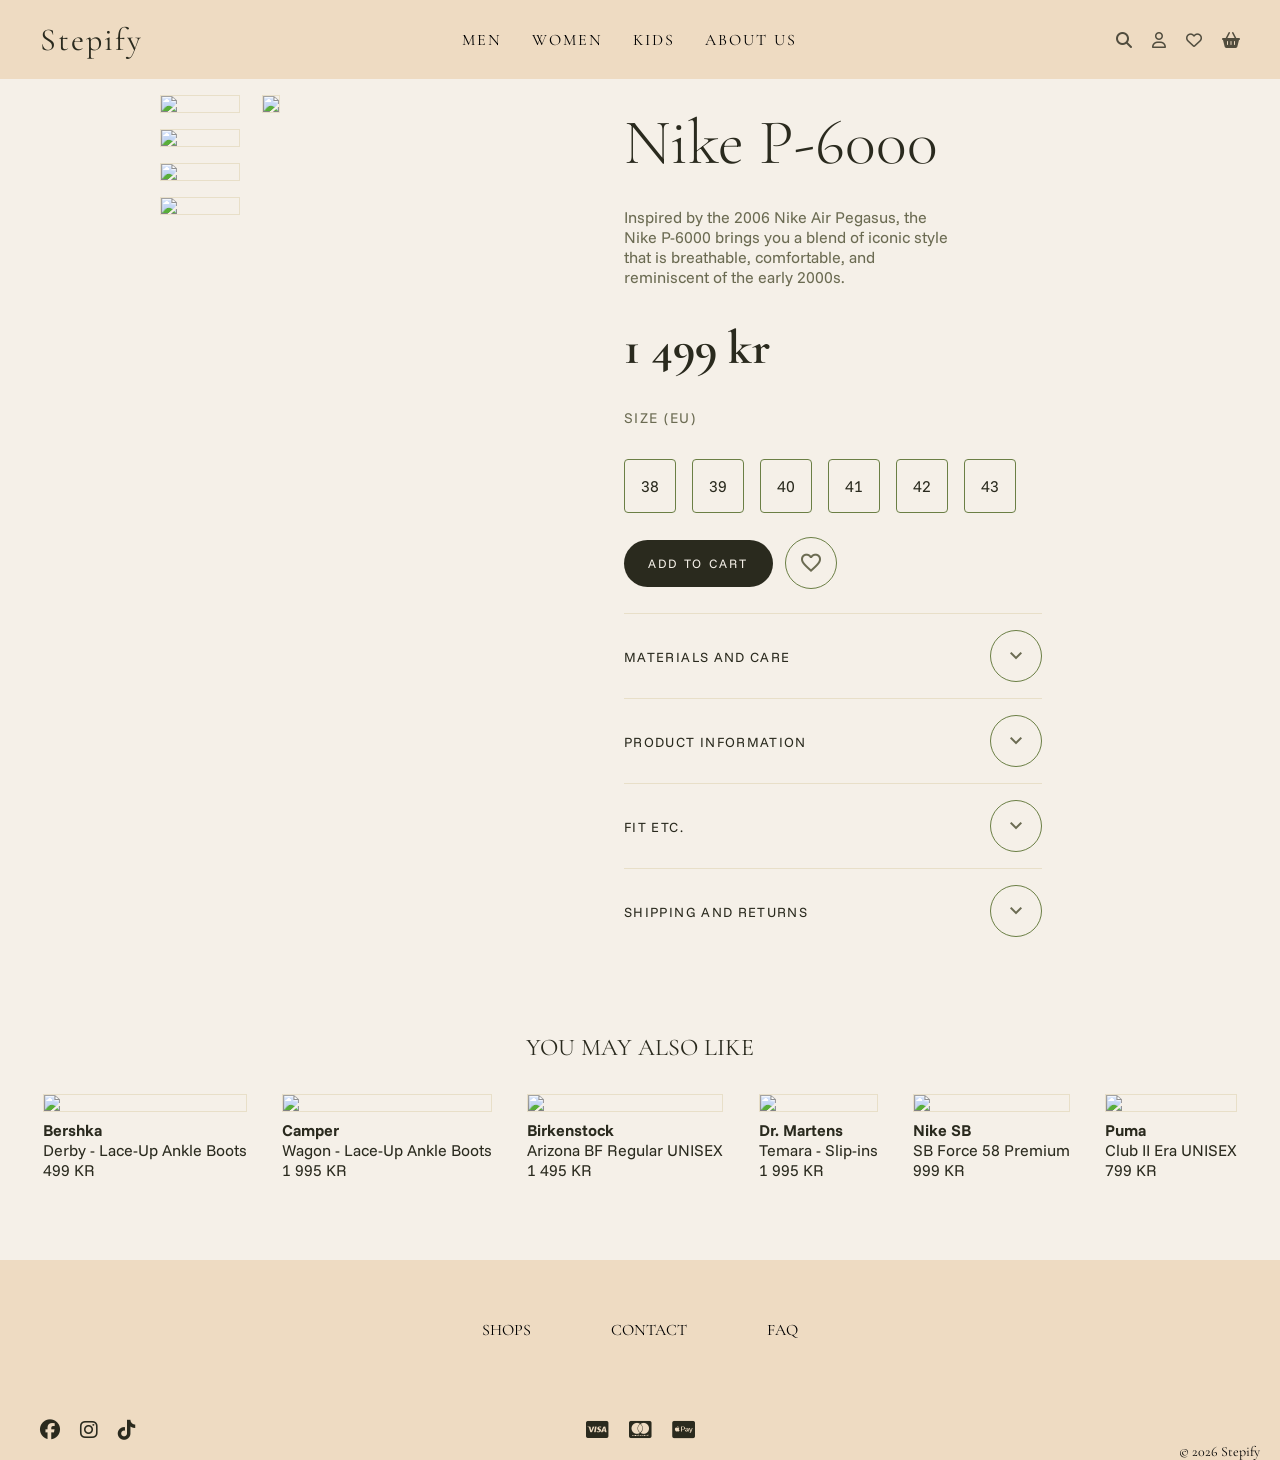
==== index.html @ fc1fccd1 "La till kod för produtksida" ====
<!DOCTYPE html>
<html lang="en">

<head>
    <meta charset="UTF-8">
    <meta name="viewport" content="width=device-width, initial-scale=1.0">
    <title>Document</title>
    <link rel="stylesheet" href="styles.css">
    <link rel="preconnect" href="https://fonts.googleapis.com">
    <link rel="preconnect" href="https://fonts.gstatic.com" crossorigin>
    <link
        href="https://fonts.googleapis.com/css2?family=Cormorant+Garamond:ital,wght@0,300..700;1,300..700&family=Funnel+Sans:ital,wght@0,300..800;1,300..800&family=Red+Hat+Text:ital,wght@0,300..700;1,300..700&display=swap"
        rel="stylesheet">
    <link rel="preconnect" href="https://fonts.googleapis.com">
    <link rel="preconnect" href="https://fonts.gstatic.com" crossorigin>
    <link rel="stylesheet"
        href="https://fonts.googleapis.com/css2?family=Material+Symbols+Outlined:opsz,wght,FILL,GRAD@20..48,100..700,0..1,-50..200" />
    <link rel="stylesheet" href="https://cdnjs.cloudflare.com/ajax/libs/font-awesome/6.5.1/css/all.min.css" />
</head>

<body>
    <header>
        <h1 class="cormorant-garamond-regular">Stepify</h1>

        <nav class="cormorant-garamond-regular">
            <a href="#">MEN</a>
            <a href="#">WOMEN</a>
            <a href="#">KIDS</a>
            <a href="#">ABOUT US</a>
        </nav>

        <div class="icons">
            <i class="fa-solid fa-magnifying-glass"></i>
            <i class="fa-regular fa-user"></i>
            <i class="fa-regular fa-heart"></i>
            <i class="fa-solid fa-basket-shopping"></i>
        </div>
    </header>

    <main class="product">
        <div class="product-images">
            <div class="thumbnails">
                <img
                    src="https://img01.ztat.net/article/spp-media-p1/7572cad58f394473860650ec2e7b450a/9d4f2eafbe0a4998b30089770918a65f.jpg?imwidth=1800">
                <img
                    src="https://img01.ztat.net/article/spp-media-p1/97f8d19dfef649259bbc3748172f0ffa/1ea65bc336e94dc3a1768b7ccb50a980.jpg?imwidth=1800">
                <img
                    src="https://img01.ztat.net/article/spp-media-p1/1c05d79506614ef6af56d773b5d4cbbe/59a150e846b343c5a549434b4f0b4dc0.jpg?imwidth=1800">
                <img
                    src="https://img01.ztat.net/article/spp-media-p1/92eb75788d5f4f3281ad73486d0dba83/64184a443b6b426a929c448a5298bfaa.jpg?imwidth=1800&filter=packshot">
            </div>
            <div class="main-image">
                <img
                    src="https://img01.ztat.net/article/spp-media-p1/92eb75788d5f4f3281ad73486d0dba83/64184a443b6b426a929c448a5298bfaa.jpg?imwidth=1800&filter=packshot">
            </div>

        </div>

        <div class="product-info">
            <h1>Nike P-6000</h1>
            <p class="description">
                Inspired by the 2006 Nike Air Pegasus, the Nike P-6000 brings you a blend of iconic style that is
                breathable, comfortable, and reminiscent of the early 2000s.
            </p>
            <p class="price">1 499 kr</p>
            <p class="size">Size (EU)</p>
            <div class="size-btn">
                <button>38</button>
                <button>39</button>
                <button>40</button>
                <button>41</button>
                <button>42</button>
                <button>43</button>
            </div>
            <div class="actions">
                <button class="buy-btn">Add to cart</button>
                <span class="material-symbols-outlined">favorite</span>
            </div>

            <div class="dropdowns">
                <div>
                    <button class="dropdown-btn" onclick="toggleDropdown(this)">
                        Materials and care
                        <span class="material-symbols-outlined">expand_more</span>
                    </button>
                    <div class="dropdown-content">
                        <p>Outer material: Imitation leather/textile</p>
                        <p>Lining: Textile</p>
                        <p>Insole: Textile</p>
                        <p>Sole: Plastic</p>
                        <p>Lining thickness: Thin lining</p>
                        <p>Fabric: Thin Lining</p>
                    </div>
                </div>

                <div>
                    <button class="dropdown-btn" onclick="toggleDropdown(this)">
                        Product information
                        <span class="material-symbols-outlined">expand_more</span>
                    </button>
                    <div class="dropdown-content">
                        <p>Sport: Running</p>
                        <p>Weather: Rain</p>
                        <p>Toe: Round</p>
                        <p>Heel/Sole: Flat</p>
                        <p>Closure: Lace-up</p>
                        <p>Function: Breathable</p>
                        <p>Outsole: Abrasion resistant</p>
                    </div>
                </div>

                <div>
                    <button class="dropdown-btn" onclick="toggleDropdown(this)">
                        Fit etc.
                        <span class="material-symbols-outlined">expand_more</span>
                    </button>
                    <div class="dropdown-content">
                        <p>Shoe width: Normal</p>
                        <p>Heel height: 4cm in size 44</p>
                        <p>Heel height: Low</p>
                    </div>
                </div>

                <div>
                    <button class="dropdown-btn" onclick="toggleDropdown(this)">
                        Shipping and Returns
                        <span class="material-symbols-outlined">expand_more</span>
                    </button>
                    <div class="dropdown-content">
                        <p>Delivery time: Usually between 2-5 working days</p>
                        <p>Free shipping on orders over 1000 SEK</p>
                        <p>30-day open purchase</p>
                    </div>

                </div>
            </div>
        </div>
    </main>

    <div>
        <h2 class="recommendations-title">You may also like</h2>
        <div class="recommendations">

            <div class="recommendations-product">
                <img
                    src="https://img01.ztat.net/article/spp-media-p1/bee37527f48e463fa7b4baac0810c03e/84701937429b4d1b905179c91a487273.jpg?imwidth=300">
                <p class="product-title">Bershka</p>
                <p>Derby - Lace-Up Ankle Boots</p>
                <p>499 KR</p>
            </div>

            <div class="recommendations-product">
                <img
                    src="https://img01.ztat.net/article/spp-media-p1/2b1ec13f5bd34331b9b69f2a4e5cc702/c1909df93018408cb2c9a0dc4dd249c3.jpg?imwidth=300&filter=packshot">
                <p class="product-title">Camper</p>
                <p>Wagon - Lace-Up Ankle Boots</p>
                <p>1 995 KR</p>
            </div>

            <div class="recommendations-product">
                <img
                    src="https://img01.ztat.net/article/spp-media-p1/82a4aa1670394653ae0df113eca0a1d5/636d16ee2b8b4d6c887db8dc624f68c4.jpg?imwidth=300&filter=packshot">
                <p class="product-title">Birkenstock</p>
                <p>Arizona BF Regular UNISEX</p>
                <p>1 495 KR</p>
            </div>

            <div class="recommendations-product">
                <img
                    src="https://img01.ztat.net/article/spp-media-p1/4c350947ad603161a16ed51209e11537/bf8072f272d84f1bbfefd3136f73cb0b.jpg?imwidth=300&filter=packshot">
                <p class="product-title">Dr. Martens</p>
                <p>Temara - Slip-ins</p>
                <p>1 995 KR</p>
            </div>

            <div class="recommendations-product">
                <img
                    src="https://img01.ztat.net/article/spp-media-p1/534612b4050b4056afba0d6da58648ce/2b882953a8574583a66728ecb436cc65.jpg?imwidth=300&filter=packshot">
                <p class="product-title">Nike SB</p>
                <p>SB Force 58 Premium</p>
                <p>999 KR</p>
            </div>

            <div class="recommendations-product">
                <img
                    src="https://img01.ztat.net/article/spp-media-p1/a08ec27e1adb4bfdacf5f38f6c187742/a89db74fc5384c148eac8b33a0ab7a1a.jpg?imwidth=300&filter=packshot">
                <p class="product-title">Puma</p>
                <p>Club II Era UNISEX</p>
                <p>799 KR</p>
            </div>
        </div>
    </div>

    <footer>
        <div class="footer-links">
            <a href="#">SHOPS</a>
            <a href="#">CONTACT</a>
            <a href="#">FAQ</a>
        </div>

        <div class="footer-payments">
            <i class="fa-brands fa-cc-visa"></i>
            <i class="fa-brands fa-cc-mastercard"></i>
            <i class="fa-brands fa-cc-apple-pay"></i>
        </div>

        <!-- vänster hörn -->
        <div class="socialmedia">
            <i class="fa-brands fa-facebook"></i>
            <i class="fa-brands fa-instagram"></i>
            <i class="fa-brands fa-tiktok"></i>
        </div>

        <!-- höger hörn -->
        <div class="footer-copy">
            <p>© 2026 Stepify</p>
        </div>

    </footer>
    <script src="main.js"></script>
</body>

</html>
---- styles.css ----
* {
    margin: 0;
    padding: 0;
    box-sizing: border-box;
}

:root {
    --main-color: #8A9E5B;
    --main-dark: #6B7F45;
    --background-color: #F5F0E8;
    --sand: #E8DFC8;
    --dark: #2A2A1E;
    --mid: #6B6B52;
    --main-font: 'Cormorant Garamond', serif;
    --body-font: 'Funnel Sans', sans-serif;
}

body {
    background-color: var(--background-color);
    font-family: var(--body-font);
    color: var(--dark);
}

/* ===== HEADER LAYOUT ===== */
header {
    background-color: rgb(238, 219, 194);
    display: flex;
    justify-content: space-between;
    align-items: center;
    padding: 20px 40px;
}

/* ===== LOGO ===== */
.cormorant-garamond-regular {
    font-family: "Cormorant Garamond";
    font-optical-sizing: auto;
    font-weight: 400;
    font-style: normal;
    font-size: 32px;
    letter-spacing: 2px;
    margin: 0;
}

/* ===== NAVIGATION ===== */
.cormorant-garamond-regular {
    font-family: "Cormorant Garamond";
}

nav {
    display: flex;
    gap: 30px;
}

nav a {
    text-decoration: none;
    color: black;
    font-size: 16px;
}

/* ===== ICONS ===== */
.icons {
    display: flex;
    gap: 20px;
    font-family: "Cormorant Garamond";
    font-size: 8px;
    font-weight: 100;
    font-style: normal;
}

.icons i {
    font-size: 16px;
    cursor: pointer;
    opacity: 0.8;
}


/* ===== PRODUKT SIDA ===== */
.product {
    display: grid;
    grid-template-columns: 0.9fr 1.1fr;
    min-height: calc(100vh - 70px);
    padding: 0 10rem;
}

.product-images {
    display: grid;
    grid-template-columns: 70px 1fr;
    gap: 2rem;
    align-items: start;
    margin-top: 1rem;
    padding-right: 0rem;
}

.thumbnails {
    display: flex;
    flex-direction: column;
    gap: 1rem;
}

.thumbnails img {
    width: 5rem;
    border: 1px solid var(--sand);
    cursor: pointer;
}

.main-image img {
    max-width: 900px;
    width: 100%;
    border: 1px solid var(--sand);
}

.thumbnails img.active {
    border: 2px solid var(--main-dark);
}

.product-info h1 {
    font-size: 2rem;
    margin-bottom: 0.5rem;
    color: var(--dark);
}

.product-info {
    padding: 2rem 2rem;
}

.product-info h1 {
    font-family: var(--main-font);
    font-size: 4rem;
    font-weight: 300;
    line-height: 1;
    margin-bottom: 0.4rem;
}

.price {
    font-size: 1.5rem;
    font-weight: bold;
    margin-bottom: 2rem;
    font-family: var(--main-font);
    font-size: 3rem;
}

.size {
    text-transform: uppercase;
    margin-bottom: 1rem;
    color: var(--mid);
    letter-spacing: 0.1em;
    font-size: 0.9rem;
}


.description {
    margin-bottom: 2rem;
    margin-top: 2rem;
    color: var(--mid);
    max-width: 70%;
}

/* ===== KNAPPAR ===== */
.size-btn {
    display: flex;
    gap: 1rem;
}

.size-btn button {
    padding: 1rem 1rem;
    margin-top: 1rem;
    margin-bottom: 1.5rem;
    border: 1.5px solid var(--main-dark);
    background: transparent;
    cursor: pointer;
    font-family: var(--body-font);
    font-size: 1rem;
    color: var(--dark);
    border-radius: 4px;
}

.size-btn button:hover {
    background: var(--main-color);
    color: var(--background-color);
    border-color: var(--main-color);
}

.buy-btn {
    padding: 1rem 1.5rem;
    border-radius: 9999px;
    background-color: var(--dark);
    color: var(--background-color);
    border: none;
    cursor: pointer;
    font-family: var(--body-font);
    font-size: 0.78rem;
    letter-spacing: 0.18em;
    text-transform: uppercase;
    transition: background 0.25s;
}

.buy-btn:hover {
    background: var(--main-color);
}

.actions {
    display: flex;
    align-items: center;
    gap: 12px;
}

/* ===== DROPDOWNS ===== */

.product-info .material-symbols-outlined {
    width: 52px;
    height: 52px;
    border: 1.5px solid var(--main-dark);
    border-radius: 9999px;
    background: transparent;
    cursor: pointer;
    display: flex;
    align-items: center;
    justify-content: center;
    color: var(--mid);
    transition: all 0.2s;
}

.product-info .material-symbols-outlined:hover {
    border-color: var(--main-color);
    color: var(--main-color);
}

.dropdowns {
    margin-top: 1.5rem;
}

.dropdown-btn {
    width: 90%;
    background: transparent;
    border: none;
    border-top: 1px solid var(--sand);
    padding: 1rem 0;
    display: flex;
    justify-content: space-between;
    align-items: center;
    cursor: pointer;
    font-family: var(--body-font);
    font-size: 0.85rem;
    letter-spacing: 0.1em;
    text-transform: uppercase;
    color: var(--dark);
}

.dropdown-content {
    max-height: 0;
    overflow: hidden;
    transition: max-height 0.3s ease, padding 0.3s ease;
    font-size: 0.9rem;
    line-height: 1.8;
    color: var(--mid);
}

.dropdown-content.open {
    max-height: 200px;
    padding: 1rem 0;
}


/* ===== RECOMMENDATIONS ===== */

.recommendations-title {
    display: flex;
    justify-content: center;
    margin-top: 3rem;
    margin-bottom: 2rem;
    font-family: var(--main-font);
    text-transform: uppercase;
    font-weight: 400;
}

.recommendations {
    display: flex;
    justify-content: space-evenly;
    margin-left: 1rem;
    margin-right: 1rem;
    gap: 0.5rem;
}

.recommendations img {
    display: flex;
    border: 1px solid var(--sand);
    cursor: pointer;
}

.product-title {
    font-weight: bold;
    margin-top: 0.5rem;
}


/* ===== FOOTER (container) ===== */
footer {
    background-color: rgb(238, 219, 194);
    padding: 60px 40px 120px 40px;
    /* top right bottom left */
    font-family: "Cormorant Garamond";
    width: 100%;
    box-sizing: border-box;
    position: relative;
    /* behövs för .footer-right absolute */
    margin-top: 5rem;
}

/* ===== LINKS (centered) ===== */
.footer-links {
    display: flex;
    justify-content: center;
    gap: 80px;
}

/* ===== PAYMENTS (centered) ===== */
.footer-payments {
    position: absolute;
    bottom: 20px;
    left: 50%;
    transform: translateX(-50%);
    display: flex;
    justify-content: center;
    gap: 20px;
    margin-top: 15px;
    font-size: 20px;
}

/* höger nere */
.footer-copy {
    position: absolute;
    bottom: 0px;
    right: 20px;
    text-decoration: none;
    color: black;
    font-size: 14px;

}

/* social icons  */
.socialmedia {
    position: absolute;
    bottom: 20px;
    left: 40px;
    display: flex;
    gap: 20px;
    font-size: 20px;
}

/* ===== LINKS STYLE ===== */
footer a {
    text-decoration: none;
    color: black;
    font-size: 16px;
}
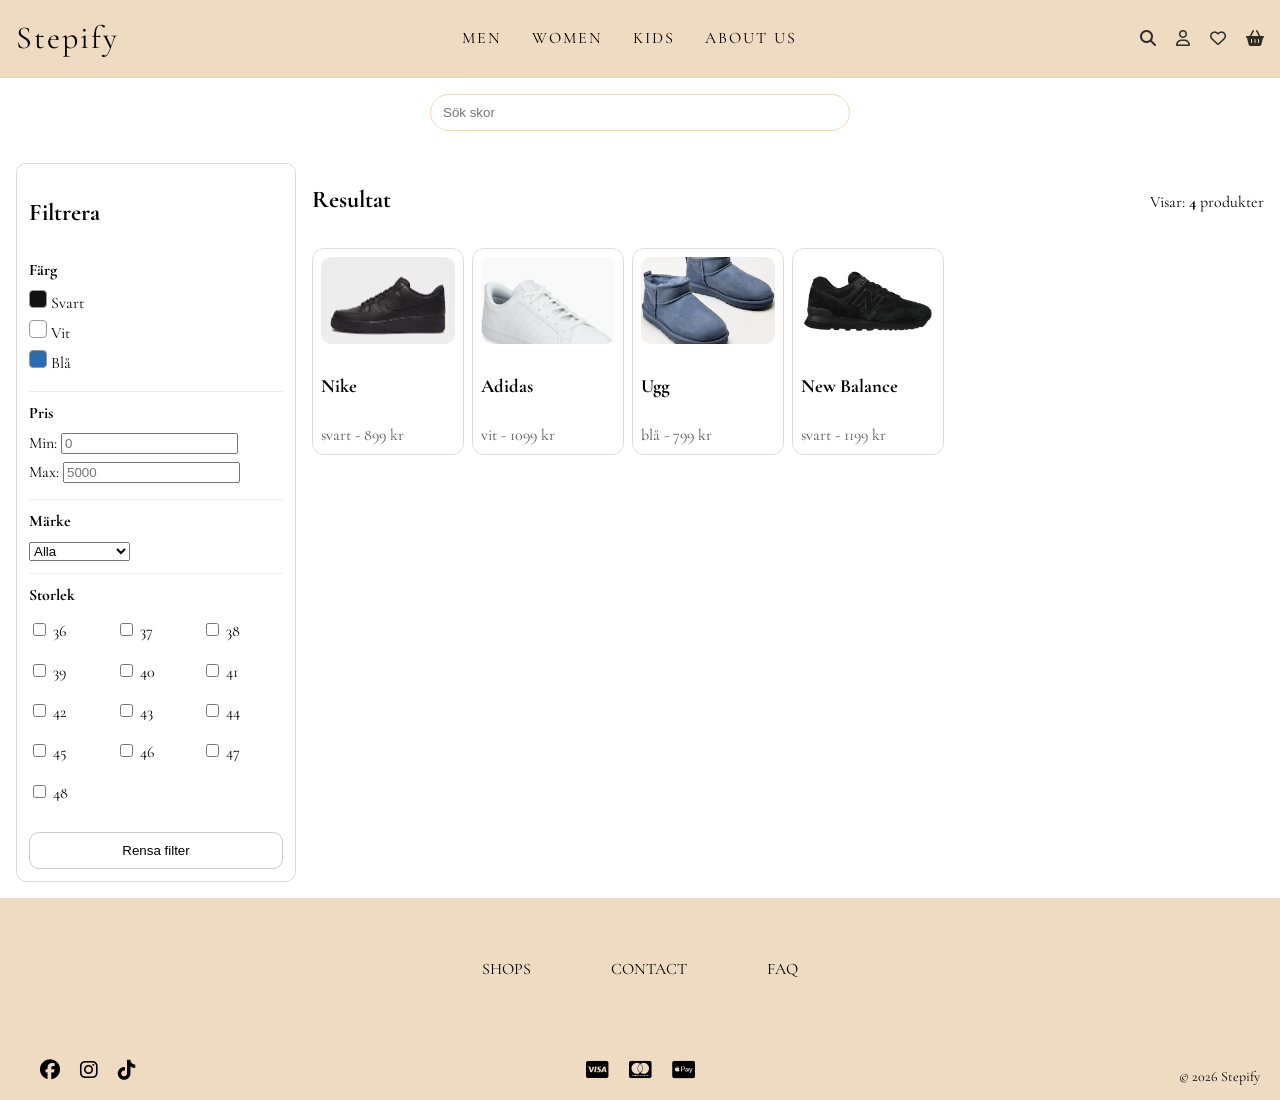
==== commit a7860d7e: "Produkt sida" ====
--- a/index.html
+++ b/index.html
@@ -1,25 +1,18 @@
-<!DOCTYPE html>
-<html lang="en">
-
+<!doctype html>
+<html lang="sv">
 <head>
-    <meta charset="UTF-8">
-    <meta name="viewport" content="width=device-width, initial-scale=1.0">
-    <title>Document</title>
-    <link rel="stylesheet" href="styles.css">
-    <link rel="preconnect" href="https://fonts.googleapis.com">
-    <link rel="preconnect" href="https://fonts.gstatic.com" crossorigin>
+  <meta charset="utf-8" />
+  <meta name="viewport" content="width=device-width, initial-scale=1" />
+    <link rel="stylesheet" href="https://fonts.googleapis.com/css2?family=Cormorant+Garamond:ital,wght@0,300..700;1,300..700&display=swap" />
     <link
-        href="https://fonts.googleapis.com/css2?family=Cormorant+Garamond:ital,wght@0,300..700;1,300..700&family=Funnel+Sans:ital,wght@0,300..800;1,300..800&family=Red+Hat+Text:ital,wght@0,300..700;1,300..700&display=swap"
-        rel="stylesheet">
-    <link rel="preconnect" href="https://fonts.googleapis.com">
-    <link rel="preconnect" href="https://fonts.gstatic.com" crossorigin>
-    <link rel="stylesheet"
-        href="https://fonts.googleapis.com/css2?family=Material+Symbols+Outlined:opsz,wght,FILL,GRAD@20..48,100..700,0..1,-50..200" />
-    <link rel="stylesheet" href="https://cdnjs.cloudflare.com/ajax/libs/font-awesome/6.5.1/css/all.min.css" />
+        rel="stylesheet"
+        href="https://cdnjs.cloudflare.com/ajax/libs/font-awesome/6.5.2/css/all.min.css"
+    />
+  <title></title>
+  <link rel="stylesheet" href="style.css" />
 </head>
-
 <body>
-    <header>
+<header class="site-header">
         <h1 class="cormorant-garamond-regular">Stepify</h1>
 
         <nav class="cormorant-garamond-regular">
@@ -36,162 +29,88 @@
             <i class="fa-solid fa-basket-shopping"></i>
         </div>
     </header>
+<input class="search-input" type="search" placeholder="Sök skor" />
 
-    <main class="product">
-        <div class="product-images">
-            <div class="thumbnails">
-                <img
-                    src="https://img01.ztat.net/article/spp-media-p1/7572cad58f394473860650ec2e7b450a/9d4f2eafbe0a4998b30089770918a65f.jpg?imwidth=1800">
-                <img
-                    src="https://img01.ztat.net/article/spp-media-p1/97f8d19dfef649259bbc3748172f0ffa/1ea65bc336e94dc3a1768b7ccb50a980.jpg?imwidth=1800">
-                <img
-                    src="https://img01.ztat.net/article/spp-media-p1/1c05d79506614ef6af56d773b5d4cbbe/59a150e846b343c5a549434b4f0b4dc0.jpg?imwidth=1800">
-                <img
-                    src="https://img01.ztat.net/article/spp-media-p1/92eb75788d5f4f3281ad73486d0dba83/64184a443b6b426a929c448a5298bfaa.jpg?imwidth=1800&filter=packshot">
-            </div>
-            <div class="main-image">
-                <img
-                    src="https://img01.ztat.net/article/spp-media-p1/92eb75788d5f4f3281ad73486d0dba83/64184a443b6b426a929c448a5298bfaa.jpg?imwidth=1800&filter=packshot">
-            </div>
+<main class="layout">
+    <aside class="filters" aria-label="Filter">
+        <h2>Filtrera</h2>
 
-        </div>
+    <section class="filter-block">
+    <h3>Färg</h3>
+    <label class="color-option">
+        <input class="color-input" type="checkbox" name="color" value="svart" />
+        <span class="color-swatch swatch-black" aria-hidden="true"></span>
+        <span>Svart</span>
+    </label>
+    <label class="color-option">
+        <input class="color-input" type="checkbox" name="color" value="vit" />
+        <span class="color-swatch swatch-white" aria-hidden="true"></span>
+        <span>Vit</span>
+    </label>
+    <label class="color-option">
+        <input class="color-input" type="checkbox" name="color" value="blå" />
+        <span class="color-swatch swatch-blue" aria-hidden="true"></span>
+        <span>Blå</span>
+    </label>
+    </section>
 
-        <div class="product-info">
-            <h1>Nike P-6000</h1>
-            <p class="description">
-                Inspired by the 2006 Nike Air Pegasus, the Nike P-6000 brings you a blend of iconic style that is
-                breathable, comfortable, and reminiscent of the early 2000s.
-            </p>
-            <p class="price">1 499 kr</p>
-            <p class="size">Size (EU)</p>
-            <div class="size-btn">
-                <button>38</button>
-                <button>39</button>
-                <button>40</button>
-                <button>41</button>
-                <button>42</button>
-                <button>43</button>
-            </div>
-            <div class="actions">
-                <button class="buy-btn">Add to cart</button>
-                <span class="material-symbols-outlined">favorite</span>
-            </div>
 
-            <div class="dropdowns">
-                <div>
-                    <button class="dropdown-btn" onclick="toggleDropdown(this)">
-                        Materials and care
-                        <span class="material-symbols-outlined">expand_more</span>
-                    </button>
-                    <div class="dropdown-content">
-                        <p>Outer material: Imitation leather/textile</p>
-                        <p>Lining: Textile</p>
-                        <p>Insole: Textile</p>
-                        <p>Sole: Plastic</p>
-                        <p>Lining thickness: Thin lining</p>
-                        <p>Fabric: Thin Lining</p>
-                    </div>
-                </div>
+<section class="filter-block">
+    <h3>Pris</h3>
+    <label>Min:
+        <input type="number" name="priceMin" placeholder="0" min="0">
+    </label>
+    <label>Max:
+        <input type="number" name="priceMax" placeholder="5000" min="0">
+    </label>
+</section>
 
-                <div>
-                    <button class="dropdown-btn" onclick="toggleDropdown(this)">
-                        Product information
-                        <span class="material-symbols-outlined">expand_more</span>
-                    </button>
-                    <div class="dropdown-content">
-                        <p>Sport: Running</p>
-                        <p>Weather: Rain</p>
-                        <p>Toe: Round</p>
-                        <p>Heel/Sole: Flat</p>
-                        <p>Closure: Lace-up</p>
-                        <p>Function: Breathable</p>
-                        <p>Outsole: Abrasion resistant</p>
-                    </div>
-                </div>
 
-                <div>
-                    <button class="dropdown-btn" onclick="toggleDropdown(this)">
-                        Fit etc.
-                        <span class="material-symbols-outlined">expand_more</span>
-                    </button>
-                    <div class="dropdown-content">
-                        <p>Shoe width: Normal</p>
-                        <p>Heel height: 4cm in size 44</p>
-                        <p>Heel height: Low</p>
-                    </div>
-                </div>
+<section class="filter-block">
+    <h3>Märke</h3>
+    <select name="brand">
+        <option value="">Alla</option>
+        <option value="nike">Nike</option>
+        <option value="adidas">Adidas</option>
+        <option value="ugg">Ugg</option>
+        <option value="newbalance">New Balance</option>
+    </select>
+</section>
 
-                <div>
-                    <button class="dropdown-btn" onclick="toggleDropdown(this)">
-                        Shipping and Returns
-                        <span class="material-symbols-outlined">expand_more</span>
-                    </button>
-                    <div class="dropdown-content">
-                        <p>Delivery time: Usually between 2-5 working days</p>
-                        <p>Free shipping on orders over 1000 SEK</p>
-                        <p>30-day open purchase</p>
-                    </div>
 
-                </div>
-            </div>
-        </div>
-    </main>
+<section class="filter-block">
+    <h3>Storlek</h3>
+    <div class="size-grid">
+    <label><input type="checkbox" name="size" value="36" /> 36</label>
+    <label><input type="checkbox" name="size" value="37" /> 37</label>
+    <label><input type="checkbox" name="size" value="38" /> 38</label>
+    <label><input type="checkbox" name="size" value="39" /> 39</label>
+    <label><input type="checkbox" name="size" value="40" /> 40</label>
+    <label><input type="checkbox" name="size" value="41" /> 41</label>
+    <label><input type="checkbox" name="size" value="42" /> 42</label>
+    <label><input type="checkbox" name="size" value="43" /> 43</label>
+    <label><input type="checkbox" name="size" value="44" /> 44</label>
+    <label><input type="checkbox" name="size" value="45" /> 45</label>
+    <label><input type="checkbox" name="size" value="46" /> 46</label>
+    <label><input type="checkbox" name="size" value="46" /> 47</label>
+    <label><input type="checkbox" name="size" value="46" /> 48</label>
+    </div>
+</section>
+    
+<button class="clear-btn" type="button">Rensa filter</button>
+    </aside>
 
-    <div>
-        <h2 class="recommendations-title">You may also like</h2>
-        <div class="recommendations">
+<section class ="results"  aria-label="Resultat">
+   <div class="results-header">
+    <h2>Resultat</h2>
+    <p class="result-counts">Visar: <strong>0</strong> produkter</p>
+  </div>
 
-            <div class="recommendations-product">
-                <img
-                    src="https://img01.ztat.net/article/spp-media-p1/bee37527f48e463fa7b4baac0810c03e/84701937429b4d1b905179c91a487273.jpg?imwidth=300">
-                <p class="product-title">Bershka</p>
-                <p>Derby - Lace-Up Ankle Boots</p>
-                <p>499 KR</p>
-            </div>
-
-            <div class="recommendations-product">
-                <img
-                    src="https://img01.ztat.net/article/spp-media-p1/2b1ec13f5bd34331b9b69f2a4e5cc702/c1909df93018408cb2c9a0dc4dd249c3.jpg?imwidth=300&filter=packshot">
-                <p class="product-title">Camper</p>
-                <p>Wagon - Lace-Up Ankle Boots</p>
-                <p>1 995 KR</p>
-            </div>
-
-            <div class="recommendations-product">
-                <img
-                    src="https://img01.ztat.net/article/spp-media-p1/82a4aa1670394653ae0df113eca0a1d5/636d16ee2b8b4d6c887db8dc624f68c4.jpg?imwidth=300&filter=packshot">
-                <p class="product-title">Birkenstock</p>
-                <p>Arizona BF Regular UNISEX</p>
-                <p>1 495 KR</p>
-            </div>
-
-            <div class="recommendations-product">
-                <img
-                    src="https://img01.ztat.net/article/spp-media-p1/4c350947ad603161a16ed51209e11537/bf8072f272d84f1bbfefd3136f73cb0b.jpg?imwidth=300&filter=packshot">
-                <p class="product-title">Dr. Martens</p>
-                <p>Temara - Slip-ins</p>
-                <p>1 995 KR</p>
-            </div>
-
-            <div class="recommendations-product">
-                <img
-                    src="https://img01.ztat.net/article/spp-media-p1/534612b4050b4056afba0d6da58648ce/2b882953a8574583a66728ecb436cc65.jpg?imwidth=300&filter=packshot">
-                <p class="product-title">Nike SB</p>
-                <p>SB Force 58 Premium</p>
-                <p>999 KR</p>
-            </div>
-
-            <div class="recommendations-product">
-                <img
-                    src="https://img01.ztat.net/article/spp-media-p1/a08ec27e1adb4bfdacf5f38f6c187742/a89db74fc5384c148eac8b33a0ab7a1a.jpg?imwidth=300&filter=packshot">
-                <p class="product-title">Puma</p>
-                <p>Club II Era UNISEX</p>
-                <p>799 KR</p>
-            </div>
-        </div>
-    </div>
-
-    <footer>
+  <div class="product-grid">
+  </div>
+</section>
+</main>
+<footer>
         <div class="footer-links">
             <a href="#">SHOPS</a>
             <a href="#">CONTACT</a>
@@ -204,20 +123,22 @@
             <i class="fa-brands fa-cc-apple-pay"></i>
         </div>
 
-        <!-- vänster hörn -->
+
         <div class="socialmedia">
             <i class="fa-brands fa-facebook"></i>
             <i class="fa-brands fa-instagram"></i>
             <i class="fa-brands fa-tiktok"></i>
         </div>
 
-        <!-- höger hörn -->
+
         <div class="footer-copy">
             <p>© 2026 Stepify</p>
         </div>
 
     </footer>
-    <script src="main.js"></script>
+<script src="script.js"></script>
 </body>
+</html>
 
-</html>+
+
--- a/style.css
+++ b/style.css
@@ -0,0 +1,264 @@
+* { box-sizing: border-box; }
+html, body {
+  height: 100%;
+}
+
+body {
+  margin: 0;
+  font-family: "Cormorant Garamond", system-ui, Arial, sans-serif;
+  line-height: 1.4;
+  min-height: 100vh;
+  display: flex;
+  flex-direction: column;
+}
+
+header {
+    background-color: rgb(238, 219, 194);
+    display: flex;
+    justify-content: space-between;
+    align-items: center;
+    padding: 20px 40px;
+}
+
+.cormorant-garamond-regular {
+    font-family: "Cormorant Garamond";
+    font-optical-sizing: auto;
+    font-weight: 400;
+    font-style: normal;
+    font-size: 32px;
+    letter-spacing: 2px;
+    margin: 0;
+}
+
+.cormorant-garamond-regular {
+    font-family: "Cormorant Garamond";
+}
+
+nav {
+    display: flex;
+    gap: 30px;
+}
+
+nav a {
+    text-decoration: none;
+    color: black;
+    font-size: 16px;
+}
+
+.icons {
+    display: flex;
+    gap: 20px;
+    font-family: "Cormorant Garamond";
+    font-size: 8px;
+    font-weight: 100;
+    font-style: normal;
+}
+
+.icons i {
+    font-size: 16px;
+    cursor: pointer;
+    opacity: 0.8;
+}
+
+.site-header {
+  padding: 16px;
+  border-bottom: 1px solid #ddd;
+  display: flex;
+  gap: 12px;
+  align-items: center;
+  justify-content: space-between;
+}
+
+.search-input {
+  width: min(420px, 100%);
+  padding: 10px 12px;
+  display: block;
+  margin: 16px auto;
+  border: 1px solid rgb(238, 219, 194);
+  border-radius: 999px;
+}
+
+.layout {
+  display: grid;
+  grid-template-columns: 280px 1fr;
+  gap: 16px;
+  padding: 16px;
+  flex: 1;
+}
+
+.filters {
+  border: 1px solid #ddd;
+  border-radius: 10px;
+  padding: 12px;
+  height: fit-content;
+}
+
+.filter-block {
+  padding: 10px 0;
+  border-top: 1px solid #eee;
+}
+.filter-block:first-of-type { border-top: 0; }
+
+.filter-block h3 {
+  margin: 0 0 8px;
+  font-size: 16px;
+}
+
+.filter-block label {
+  display: block;
+  margin: 6px 0;
+}
+
+.color-option {
+  display: flex;
+  align-items: center;
+  gap: 10px;
+}
+
+.color-input {
+  position: absolute;
+  opacity: 0;
+  pointer-events: none;
+}
+
+.color-swatch {
+  width: 18px;
+  height: 18px;
+  border-radius: 4px;
+  border: 1px solid #999;
+  display: inline-block;
+  box-shadow: inset 0 0 0 2px transparent;
+}
+
+.color-input:checked + .color-swatch {
+  box-shadow: inset 0 0 0 2px #fff, 0 0 0 2px #222;
+}
+
+.swatch-black { background: #111; }
+.swatch-white { background: #fff; }
+.swatch-blue { background: #2b6cb0; }
+
+.size-grid {
+  display: grid;
+  grid-template-columns: repeat(3, 1fr);
+  gap: 6px;
+}
+
+.clear-btn {
+  margin-top: 12px;
+  width: 100%;
+  padding: 10px 12px;
+  border: 1px solid #ccc;
+  background: white;
+  border-radius: 10px;
+  cursor: pointer;
+}
+
+.results-header {
+  display: flex;
+  align-items: baseline;
+  justify-content: space-between;
+  gap: 12px;
+}
+
+.product-grid {
+  margin-top: 12px;
+  display: grid;
+  grid-template-columns: repeat(6, minmax(0, 1fr));
+  gap: 8px;
+}
+
+.product-card {
+  border: 1px solid #ddd;
+  border-radius: 12px;
+  padding: 8px;
+  aspect-ratio: 1 / 1;
+  display: flex;
+  flex-direction: column;
+}
+
+.img-placeholder {
+  height: 140px;
+  border-radius: 10px;
+  background: #f2f2f2;
+  margin-bottom: 10px;
+}
+
+.product-image {
+  width: 100%;
+  height: 65%;
+  border-radius: 10px;
+  object-fit: cover;
+  margin-bottom: 10px;
+  display: block;
+}
+
+footer {
+    background-color: rgb(238, 219, 194);
+    padding: 60px 40px 120px 40px;
+    font-family: "Cormorant Garamond";
+    width: 100%;
+    box-sizing: border-box;
+    position: relative;
+  margin-top: auto;
+}
+
+
+.footer-links {
+    display: flex;
+    justify-content: center;
+    gap: 80px;
+}
+
+
+.footer-payments {
+    position: absolute;
+    bottom: 20px;
+    left: 50%;
+    transform: translateX(-50%);
+    display: flex;
+    justify-content: center;
+    gap: 20px;
+    margin-top: 15px;
+    font-size: 20px;
+}
+
+
+.footer-copy {
+    position: absolute;
+    bottom: 0px;
+    right: 20px;
+    text-decoration: none;
+    color: black;
+    font-size: 14px;
+
+}
+
+
+.socialmedia {
+    position: absolute;
+    bottom: 20px;
+    left: 40px;
+    display: flex;
+    gap: 20px;
+    font-size: 20px;
+}
+
+
+footer a {
+    text-decoration: none;
+    color: black;
+    font-size: 16px;
+}
+
+.meta { margin: 6px 0 0; color: #555; }
+
+
+@media (max-width: 900px) {
+  .layout { grid-template-columns: 1fr; }
+  .product-grid { grid-template-columns: repeat(4, minmax(0, 1fr)); }
+}
+
+@media (max-width: 520px) {
+  .product-grid { grid-template-columns: repeat(2, minmax(0, 1fr)); }
+}
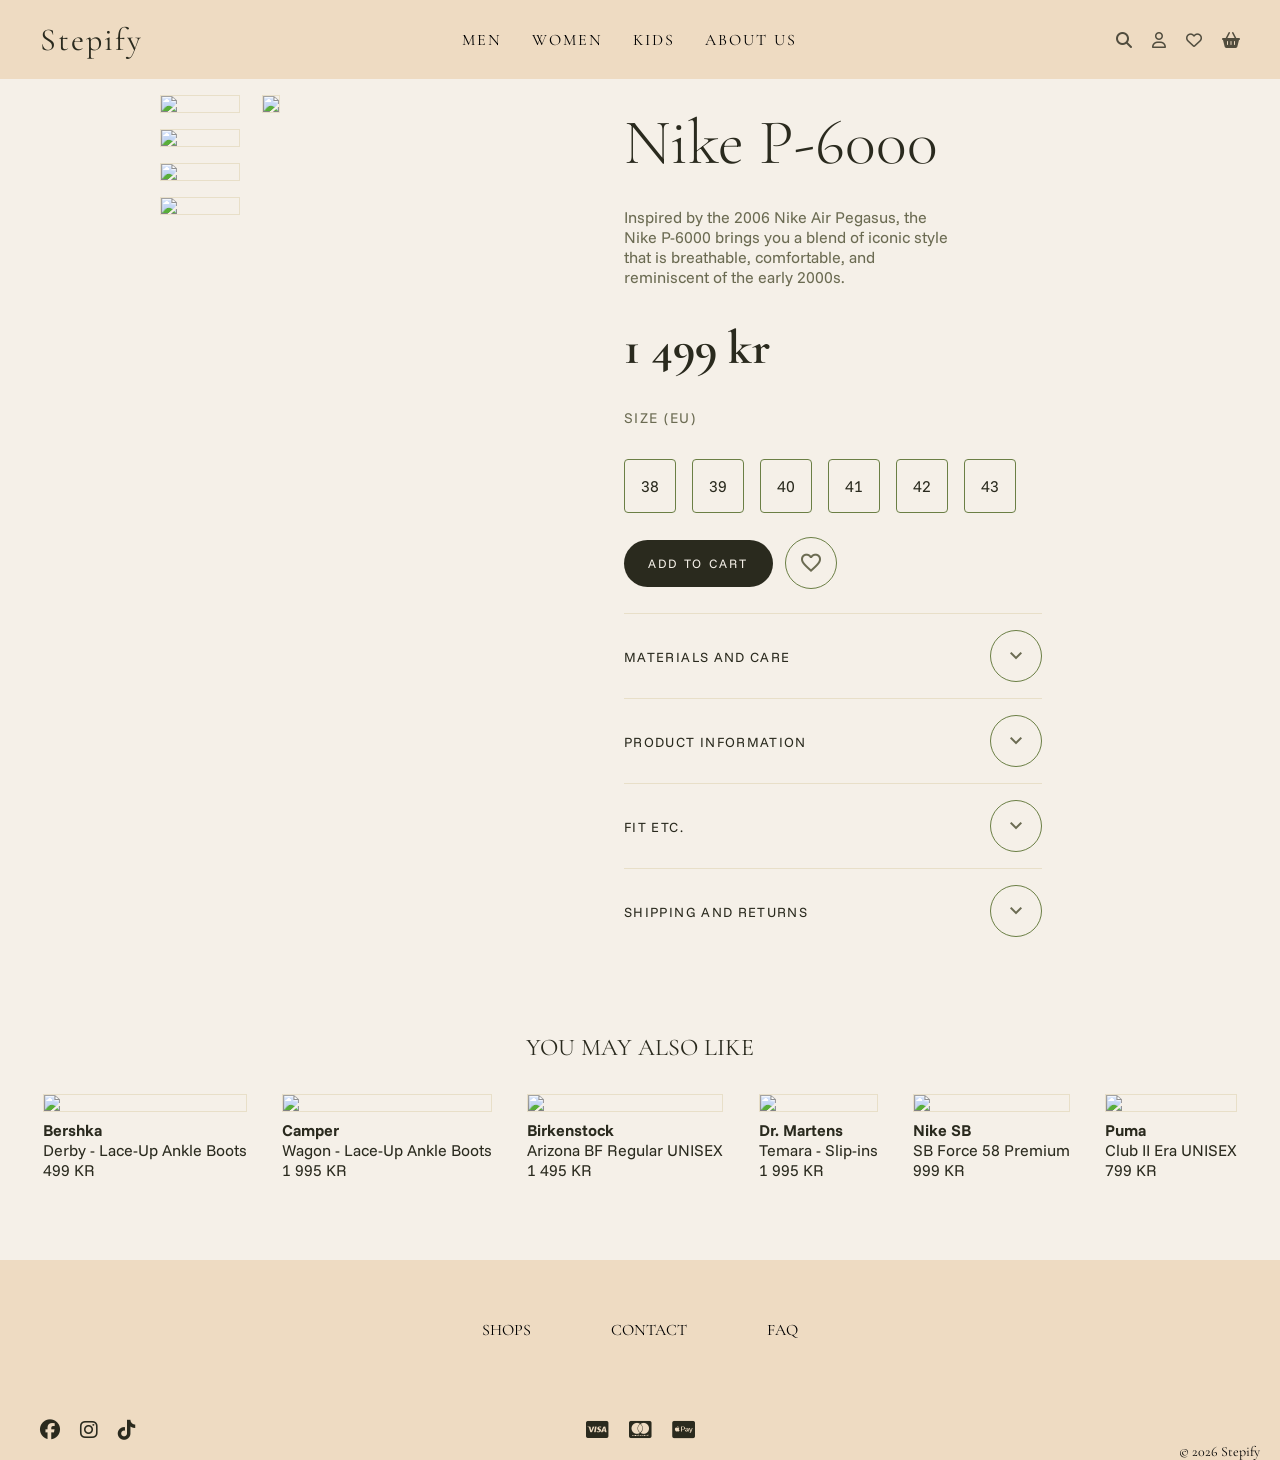
==== commit 2725a0b0: "La till funktion för att hjärtat ska bli ifyllt vad klickning" ====
--- a/index.html
+++ b/index.html
@@ -1,18 +1,25 @@
-<!doctype html>
-<html lang="sv">
+<!DOCTYPE html>
+<html lang="en">
+
 <head>
-  <meta charset="utf-8" />
-  <meta name="viewport" content="width=device-width, initial-scale=1" />
-    <link rel="stylesheet" href="https://fonts.googleapis.com/css2?family=Cormorant+Garamond:ital,wght@0,300..700;1,300..700&display=swap" />
+    <meta charset="UTF-8">
+    <meta name="viewport" content="width=device-width, initial-scale=1.0">
+    <title>Document</title>
+    <link rel="stylesheet" href="styles.css">
+    <link rel="preconnect" href="https://fonts.googleapis.com">
+    <link rel="preconnect" href="https://fonts.gstatic.com" crossorigin>
     <link
-        rel="stylesheet"
-        href="https://cdnjs.cloudflare.com/ajax/libs/font-awesome/6.5.2/css/all.min.css"
-    />
-  <title></title>
-  <link rel="stylesheet" href="style.css" />
+        href="https://fonts.googleapis.com/css2?family=Cormorant+Garamond:ital,wght@0,300..700;1,300..700&family=Funnel+Sans:ital,wght@0,300..800;1,300..800&family=Red+Hat+Text:ital,wght@0,300..700;1,300..700&display=swap"
+        rel="stylesheet">
+    <link rel="preconnect" href="https://fonts.googleapis.com">
+    <link rel="preconnect" href="https://fonts.gstatic.com" crossorigin>
+    <link rel="stylesheet"
+        href="https://fonts.googleapis.com/css2?family=Material+Symbols+Outlined:opsz,wght,FILL,GRAD@20..48,100..700,0..1,-50..200" />
+    <link rel="stylesheet" href="https://cdnjs.cloudflare.com/ajax/libs/font-awesome/6.5.1/css/all.min.css" />
 </head>
+
 <body>
-<header class="site-header">
+    <header>
         <h1 class="cormorant-garamond-regular">Stepify</h1>
 
         <nav class="cormorant-garamond-regular">
@@ -29,88 +36,162 @@
             <i class="fa-solid fa-basket-shopping"></i>
         </div>
     </header>
-<input class="search-input" type="search" placeholder="Sök skor" />
-
-<main class="layout">
-    <aside class="filters" aria-label="Filter">
-        <h2>Filtrera</h2>
-
-    <section class="filter-block">
-    <h3>Färg</h3>
-    <label class="color-option">
-        <input class="color-input" type="checkbox" name="color" value="svart" />
-        <span class="color-swatch swatch-black" aria-hidden="true"></span>
-        <span>Svart</span>
-    </label>
-    <label class="color-option">
-        <input class="color-input" type="checkbox" name="color" value="vit" />
-        <span class="color-swatch swatch-white" aria-hidden="true"></span>
-        <span>Vit</span>
-    </label>
-    <label class="color-option">
-        <input class="color-input" type="checkbox" name="color" value="blå" />
-        <span class="color-swatch swatch-blue" aria-hidden="true"></span>
-        <span>Blå</span>
-    </label>
-    </section>
-
-
-<section class="filter-block">
-    <h3>Pris</h3>
-    <label>Min:
-        <input type="number" name="priceMin" placeholder="0" min="0">
-    </label>
-    <label>Max:
-        <input type="number" name="priceMax" placeholder="5000" min="0">
-    </label>
-</section>
-
-
-<section class="filter-block">
-    <h3>Märke</h3>
-    <select name="brand">
-        <option value="">Alla</option>
-        <option value="nike">Nike</option>
-        <option value="adidas">Adidas</option>
-        <option value="ugg">Ugg</option>
-        <option value="newbalance">New Balance</option>
-    </select>
-</section>
-
-
-<section class="filter-block">
-    <h3>Storlek</h3>
-    <div class="size-grid">
-    <label><input type="checkbox" name="size" value="36" /> 36</label>
-    <label><input type="checkbox" name="size" value="37" /> 37</label>
-    <label><input type="checkbox" name="size" value="38" /> 38</label>
-    <label><input type="checkbox" name="size" value="39" /> 39</label>
-    <label><input type="checkbox" name="size" value="40" /> 40</label>
-    <label><input type="checkbox" name="size" value="41" /> 41</label>
-    <label><input type="checkbox" name="size" value="42" /> 42</label>
-    <label><input type="checkbox" name="size" value="43" /> 43</label>
-    <label><input type="checkbox" name="size" value="44" /> 44</label>
-    <label><input type="checkbox" name="size" value="45" /> 45</label>
-    <label><input type="checkbox" name="size" value="46" /> 46</label>
-    <label><input type="checkbox" name="size" value="46" /> 47</label>
-    <label><input type="checkbox" name="size" value="46" /> 48</label>
+
+    <main class="product">
+        <div class="product-images">
+            <div class="thumbnails">
+                <img
+                    src="https://img01.ztat.net/article/spp-media-p1/7572cad58f394473860650ec2e7b450a/9d4f2eafbe0a4998b30089770918a65f.jpg?imwidth=1800">
+                <img
+                    src="https://img01.ztat.net/article/spp-media-p1/97f8d19dfef649259bbc3748172f0ffa/1ea65bc336e94dc3a1768b7ccb50a980.jpg?imwidth=1800">
+                <img
+                    src="https://img01.ztat.net/article/spp-media-p1/1c05d79506614ef6af56d773b5d4cbbe/59a150e846b343c5a549434b4f0b4dc0.jpg?imwidth=1800">
+                <img
+                    src="https://img01.ztat.net/article/spp-media-p1/92eb75788d5f4f3281ad73486d0dba83/64184a443b6b426a929c448a5298bfaa.jpg?imwidth=1800&filter=packshot">
+            </div>
+            <div class="main-image">
+                <img
+                    src="https://img01.ztat.net/article/spp-media-p1/92eb75788d5f4f3281ad73486d0dba83/64184a443b6b426a929c448a5298bfaa.jpg?imwidth=1800&filter=packshot">
+            </div>
+
+        </div>
+
+        <div class="product-info">
+            <h1>Nike P-6000</h1>
+            <p class="description">
+                Inspired by the 2006 Nike Air Pegasus, the Nike P-6000 brings you a blend of iconic style that is
+                breathable, comfortable, and reminiscent of the early 2000s.
+            </p>
+            <p class="price">1 499 kr</p>
+            <p class="size">Size (EU)</p>
+            <div class="size-btn">
+                <button>38</button>
+                <button>39</button>
+                <button>40</button>
+                <button>41</button>
+                <button>42</button>
+                <button>43</button>
+            </div>
+            <div class="actions">
+                <button class="buy-btn">Add to cart</button>
+                <span class="material-symbols-outlined" id="favourite">favorite</span>
+            </div>
+
+            <div class="dropdowns">
+                <div>
+                    <button class="dropdown-btn" onclick="toggleDropdown(this)">
+                        Materials and care
+                        <span class="material-symbols-outlined">expand_more</span>
+                    </button>
+                    <div class="dropdown-content">
+                        <p>Outer material: Imitation leather/textile</p>
+                        <p>Lining: Textile</p>
+                        <p>Insole: Textile</p>
+                        <p>Sole: Plastic</p>
+                        <p>Lining thickness: Thin lining</p>
+                        <p>Fabric: Thin Lining</p>
+                    </div>
+                </div>
+
+                <div>
+                    <button class="dropdown-btn" onclick="toggleDropdown(this)">
+                        Product information
+                        <span class="material-symbols-outlined">expand_more</span>
+                    </button>
+                    <div class="dropdown-content">
+                        <p>Sport: Running</p>
+                        <p>Weather: Rain</p>
+                        <p>Toe: Round</p>
+                        <p>Heel/Sole: Flat</p>
+                        <p>Closure: Lace-up</p>
+                        <p>Function: Breathable</p>
+                        <p>Outsole: Abrasion resistant</p>
+                    </div>
+                </div>
+
+                <div>
+                    <button class="dropdown-btn" onclick="toggleDropdown(this)">
+                        Fit etc.
+                        <span class="material-symbols-outlined">expand_more</span>
+                    </button>
+                    <div class="dropdown-content">
+                        <p>Shoe width: Normal</p>
+                        <p>Heel height: 4cm in size 44</p>
+                        <p>Heel height: Low</p>
+                    </div>
+                </div>
+
+                <div>
+                    <button class="dropdown-btn" onclick="toggleDropdown(this)">
+                        Shipping and Returns
+                        <span class="material-symbols-outlined">expand_more</span>
+                    </button>
+                    <div class="dropdown-content">
+                        <p>Delivery time: Usually between 2-5 working days</p>
+                        <p>Free shipping on orders over 1000 SEK</p>
+                        <p>30-day open purchase</p>
+                    </div>
+
+                </div>
+            </div>
+        </div>
+    </main>
+
+    <div>
+        <h2 class="recommendations-title">You may also like</h2>
+        <div class="recommendations">
+
+            <div class="recommendations-product">
+                <img
+                    src="https://img01.ztat.net/article/spp-media-p1/bee37527f48e463fa7b4baac0810c03e/84701937429b4d1b905179c91a487273.jpg?imwidth=300">
+                <p class="product-title">Bershka</p>
+                <p>Derby - Lace-Up Ankle Boots</p>
+                <p>499 KR</p>
+            </div>
+
+            <div class="recommendations-product">
+                <img
+                    src="https://img01.ztat.net/article/spp-media-p1/2b1ec13f5bd34331b9b69f2a4e5cc702/c1909df93018408cb2c9a0dc4dd249c3.jpg?imwidth=300&filter=packshot">
+                <p class="product-title">Camper</p>
+                <p>Wagon - Lace-Up Ankle Boots</p>
+                <p>1 995 KR</p>
+            </div>
+
+            <div class="recommendations-product">
+                <img
+                    src="https://img01.ztat.net/article/spp-media-p1/82a4aa1670394653ae0df113eca0a1d5/636d16ee2b8b4d6c887db8dc624f68c4.jpg?imwidth=300&filter=packshot">
+                <p class="product-title">Birkenstock</p>
+                <p>Arizona BF Regular UNISEX</p>
+                <p>1 495 KR</p>
+            </div>
+
+            <div class="recommendations-product">
+                <img
+                    src="https://img01.ztat.net/article/spp-media-p1/4c350947ad603161a16ed51209e11537/bf8072f272d84f1bbfefd3136f73cb0b.jpg?imwidth=300&filter=packshot">
+                <p class="product-title">Dr. Martens</p>
+                <p>Temara - Slip-ins</p>
+                <p>1 995 KR</p>
+            </div>
+
+            <div class="recommendations-product">
+                <img
+                    src="https://img01.ztat.net/article/spp-media-p1/534612b4050b4056afba0d6da58648ce/2b882953a8574583a66728ecb436cc65.jpg?imwidth=300&filter=packshot">
+                <p class="product-title">Nike SB</p>
+                <p>SB Force 58 Premium</p>
+                <p>999 KR</p>
+            </div>
+
+            <div class="recommendations-product">
+                <img
+                    src="https://img01.ztat.net/article/spp-media-p1/a08ec27e1adb4bfdacf5f38f6c187742/a89db74fc5384c148eac8b33a0ab7a1a.jpg?imwidth=300&filter=packshot">
+                <p class="product-title">Puma</p>
+                <p>Club II Era UNISEX</p>
+                <p>799 KR</p>
+            </div>
+        </div>
     </div>
-</section>
-    
-<button class="clear-btn" type="button">Rensa filter</button>
-    </aside>
-
-<section class ="results"  aria-label="Resultat">
-   <div class="results-header">
-    <h2>Resultat</h2>
-    <p class="result-counts">Visar: <strong>0</strong> produkter</p>
-  </div>
-
-  <div class="product-grid">
-  </div>
-</section>
-</main>
-<footer>
+
+    <footer>
         <div class="footer-links">
             <a href="#">SHOPS</a>
             <a href="#">CONTACT</a>
@@ -123,22 +204,20 @@
             <i class="fa-brands fa-cc-apple-pay"></i>
         </div>
 
-
+        <!-- vänster hörn -->
         <div class="socialmedia">
             <i class="fa-brands fa-facebook"></i>
             <i class="fa-brands fa-instagram"></i>
             <i class="fa-brands fa-tiktok"></i>
         </div>
 
-
+        <!-- höger hörn -->
         <div class="footer-copy">
             <p>© 2026 Stepify</p>
         </div>
 
     </footer>
-<script src="script.js"></script>
+    <script src="main.js"></script>
 </body>
-</html>
-
-
-
+
+</html>
--- a/styles.css
+++ b/styles.css
@@ -0,0 +1,367 @@
+* {
+    margin: 0;
+    padding: 0;
+    box-sizing: border-box;
+}
+
+:root {
+    --main-color: #8A9E5B;
+    --main-dark: #6B7F45;
+    --background-color: #F5F0E8;
+    --sand: #E8DFC8;
+    --dark: #2A2A1E;
+    --mid: #6B6B52;
+    --main-font: 'Cormorant Garamond', serif;
+    --body-font: 'Funnel Sans', sans-serif;
+}
+
+body {
+    background-color: var(--background-color);
+    font-family: var(--body-font);
+    color: var(--dark);
+}
+
+/* ===== HEADER LAYOUT ===== */
+header {
+    background-color: rgb(238, 219, 194);
+    display: flex;
+    justify-content: space-between;
+    align-items: center;
+    padding: 20px 40px;
+}
+
+/* ===== LOGO ===== */
+.cormorant-garamond-regular {
+    font-family: "Cormorant Garamond";
+    font-optical-sizing: auto;
+    font-weight: 400;
+    font-style: normal;
+    font-size: 32px;
+    letter-spacing: 2px;
+    margin: 0;
+}
+
+/* ===== NAVIGATION ===== */
+.cormorant-garamond-regular {
+    font-family: "Cormorant Garamond";
+}
+
+nav {
+    display: flex;
+    gap: 30px;
+}
+
+nav a {
+    text-decoration: none;
+    color: black;
+    font-size: 16px;
+}
+
+/* ===== ICONS ===== */
+.icons {
+    display: flex;
+    gap: 20px;
+    font-family: "Cormorant Garamond";
+    font-size: 8px;
+    font-weight: 100;
+    font-style: normal;
+}
+
+.icons i {
+    font-size: 16px;
+    cursor: pointer;
+    opacity: 0.8;
+}
+
+
+/* ===== PRODUKT SIDA ===== */
+.product {
+    display: grid;
+    grid-template-columns: 0.9fr 1.1fr;
+    min-height: calc(100vh - 70px);
+    padding: 0 10rem;
+}
+
+.product-images {
+    display: grid;
+    grid-template-columns: 70px 1fr;
+    gap: 2rem;
+    align-items: start;
+    margin-top: 1rem;
+    padding-right: 0rem;
+}
+
+.thumbnails {
+    display: flex;
+    flex-direction: column;
+    gap: 1rem;
+}
+
+.thumbnails img {
+    width: 5rem;
+    border: 1px solid var(--sand);
+    cursor: pointer;
+}
+
+.main-image img {
+    max-width: 900px;
+    width: 100%;
+    border: 1px solid var(--sand);
+}
+
+.thumbnails img.active {
+    border: 2px solid var(--main-dark);
+}
+
+.product-info h1 {
+    font-size: 2rem;
+    margin-bottom: 0.5rem;
+    color: var(--dark);
+}
+
+.product-info {
+    padding: 2rem 2rem;
+}
+
+.product-info h1 {
+    font-family: var(--main-font);
+    font-size: 4rem;
+    font-weight: 300;
+    line-height: 1;
+    margin-bottom: 0.4rem;
+}
+
+.price {
+    font-size: 1.5rem;
+    font-weight: bold;
+    margin-bottom: 2rem;
+    font-family: var(--main-font);
+    font-size: 3rem;
+}
+
+.size {
+    text-transform: uppercase;
+    margin-bottom: 1rem;
+    color: var(--mid);
+    letter-spacing: 0.1em;
+    font-size: 0.9rem;
+}
+
+
+.description {
+    margin-bottom: 2rem;
+    margin-top: 2rem;
+    color: var(--mid);
+    max-width: 70%;
+}
+
+/* ===== KNAPPAR ===== */
+.size-btn {
+    display: flex;
+    gap: 1rem;
+}
+
+.size-btn button {
+    padding: 1rem 1rem;
+    margin-top: 1rem;
+    margin-bottom: 1.5rem;
+    border: 1.5px solid var(--main-dark);
+    background: transparent;
+    cursor: pointer;
+    font-family: var(--body-font);
+    font-size: 1rem;
+    color: var(--dark);
+    border-radius: 4px;
+}
+
+.size-btn button:hover {
+    background: var(--main-color);
+    color: var(--background-color);
+    border-color: var(--main-color);
+}
+
+.buy-btn {
+    padding: 1rem 1.5rem;
+    border-radius: 9999px;
+    background-color: var(--dark);
+    color: var(--background-color);
+    border: none;
+    cursor: pointer;
+    font-family: var(--body-font);
+    font-size: 0.78rem;
+    letter-spacing: 0.18em;
+    text-transform: uppercase;
+    transition: background 0.25s;
+}
+
+.buy-btn:hover {
+    background: var(--main-color);
+}
+
+.actions {
+    display: flex;
+    align-items: center;
+    gap: 12px;
+}
+
+#favourite {
+    cursor: pointer;
+    font-variation-settings: 'FILL' 0;
+    transition: 0.3s;
+    color: var(--mid);
+}
+
+#favourite.filled {
+    font-variation-settings: 'FILL' 1;
+    color: var(--main-color);
+}
+
+/* ===== DROPDOWNS ===== */
+
+.product-info .material-symbols-outlined {
+    width: 52px;
+    height: 52px;
+    border: 1.5px solid var(--main-dark);
+    border-radius: 9999px;
+    background: transparent;
+    cursor: pointer;
+    display: flex;
+    align-items: center;
+    justify-content: center;
+    color: var(--mid);
+    transition: all 0.2s;
+}
+
+.product-info .material-symbols-outlined:hover {
+    border-color: var(--main-color);
+    color: var(--main-color);
+}
+
+.dropdowns {
+    margin-top: 1.5rem;
+}
+
+.dropdown-btn {
+    width: 90%;
+    background: transparent;
+    border: none;
+    border-top: 1px solid var(--sand);
+    padding: 1rem 0;
+    display: flex;
+    justify-content: space-between;
+    align-items: center;
+    cursor: pointer;
+    font-family: var(--body-font);
+    font-size: 0.85rem;
+    letter-spacing: 0.1em;
+    text-transform: uppercase;
+    color: var(--dark);
+}
+
+.dropdown-content {
+    max-height: 0;
+    overflow: hidden;
+    transition: max-height 0.3s ease, padding 0.3s ease;
+    font-size: 0.9rem;
+    line-height: 1.8;
+    color: var(--mid);
+}
+
+.dropdown-content.open {
+    max-height: 200px;
+    padding: 1rem 0;
+}
+
+
+/* ===== RECOMMENDATIONS ===== */
+
+.recommendations-title {
+    display: flex;
+    justify-content: center;
+    margin-top: 3rem;
+    margin-bottom: 2rem;
+    font-family: var(--main-font);
+    text-transform: uppercase;
+    font-weight: 400;
+}
+
+.recommendations {
+    display: flex;
+    justify-content: space-evenly;
+    margin-left: 1rem;
+    margin-right: 1rem;
+    gap: 0.5rem;
+}
+
+.recommendations img {
+    display: flex;
+    border: 1px solid var(--sand);
+    cursor: pointer;
+}
+
+.product-title {
+    font-weight: bold;
+    margin-top: 0.5rem;
+}
+
+
+/* ===== FOOTER (container) ===== */
+footer {
+    background-color: rgb(238, 219, 194);
+    padding: 60px 40px 120px 40px;
+    /* top right bottom left */
+    font-family: "Cormorant Garamond";
+    width: 100%;
+    box-sizing: border-box;
+    position: relative;
+    /* behövs för .footer-right absolute */
+    margin-top: 5rem;
+}
+
+/* ===== LINKS (centered) ===== */
+.footer-links {
+    display: flex;
+    justify-content: center;
+    gap: 80px;
+}
+
+/* ===== PAYMENTS (centered) ===== */
+.footer-payments {
+    position: absolute;
+    bottom: 20px;
+    left: 50%;
+    transform: translateX(-50%);
+    display: flex;
+    justify-content: center;
+    gap: 20px;
+    margin-top: 15px;
+    font-size: 20px;
+}
+
+/* höger nere */
+.footer-copy {
+    position: absolute;
+    bottom: 0px;
+    right: 20px;
+    text-decoration: none;
+    color: black;
+    font-size: 14px;
+
+}
+
+/* social icons  */
+.socialmedia {
+    position: absolute;
+    bottom: 20px;
+    left: 40px;
+    display: flex;
+    gap: 20px;
+    font-size: 20px;
+}
+
+/* ===== LINKS STYLE ===== */
+footer a {
+    text-decoration: none;
+    color: black;
+    font-size: 16px;
+}
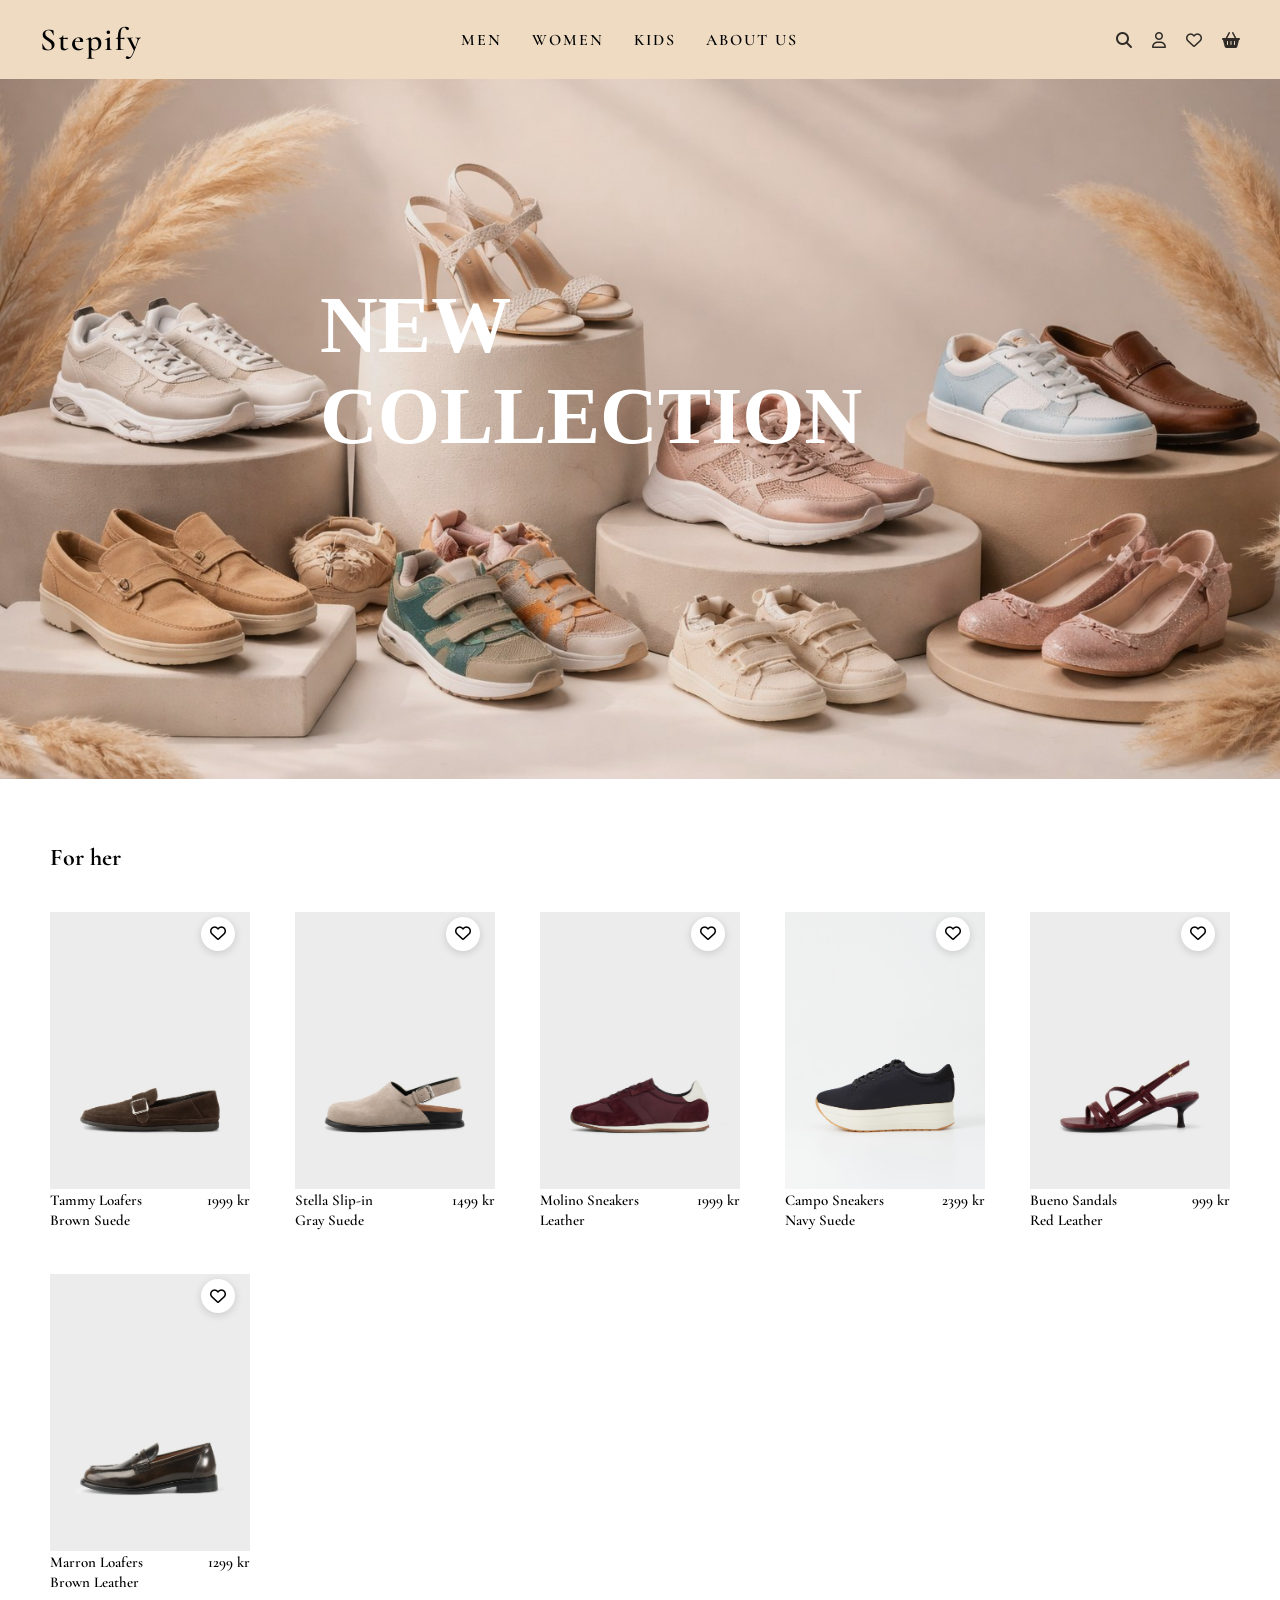
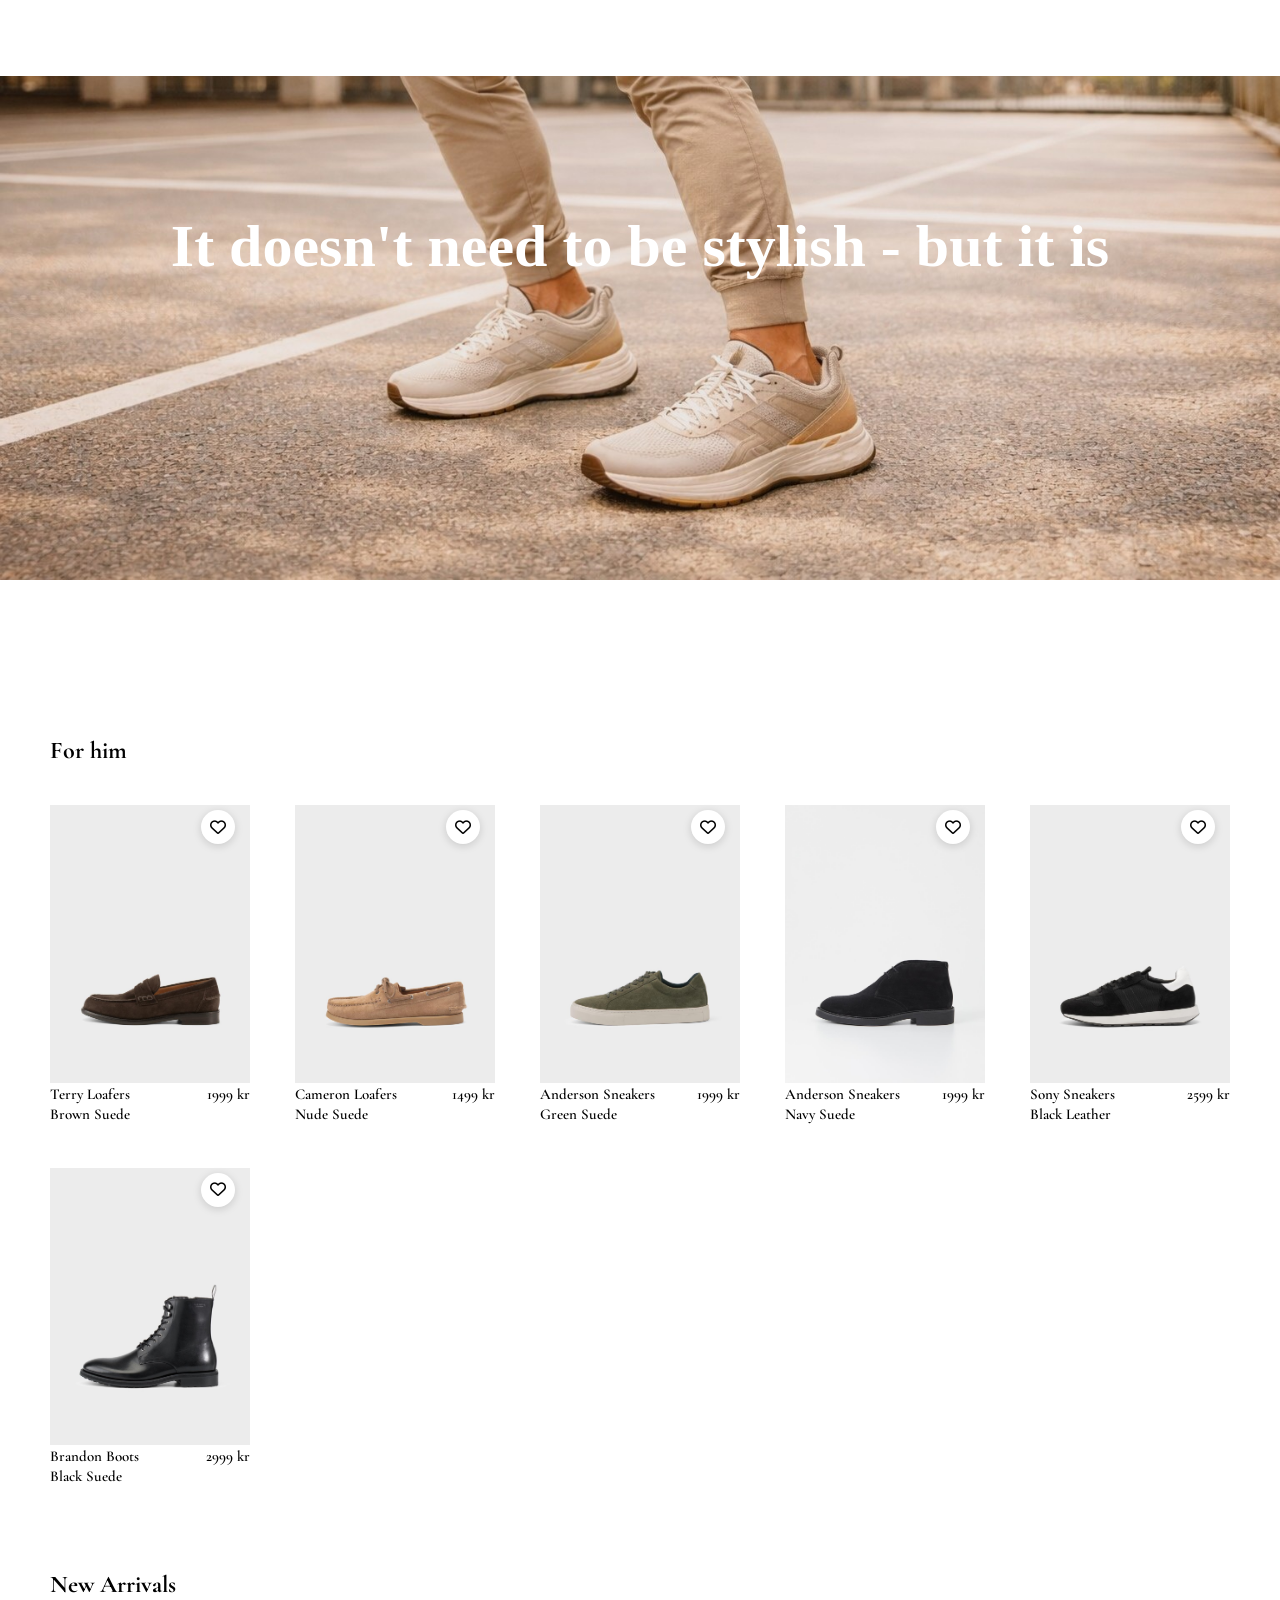
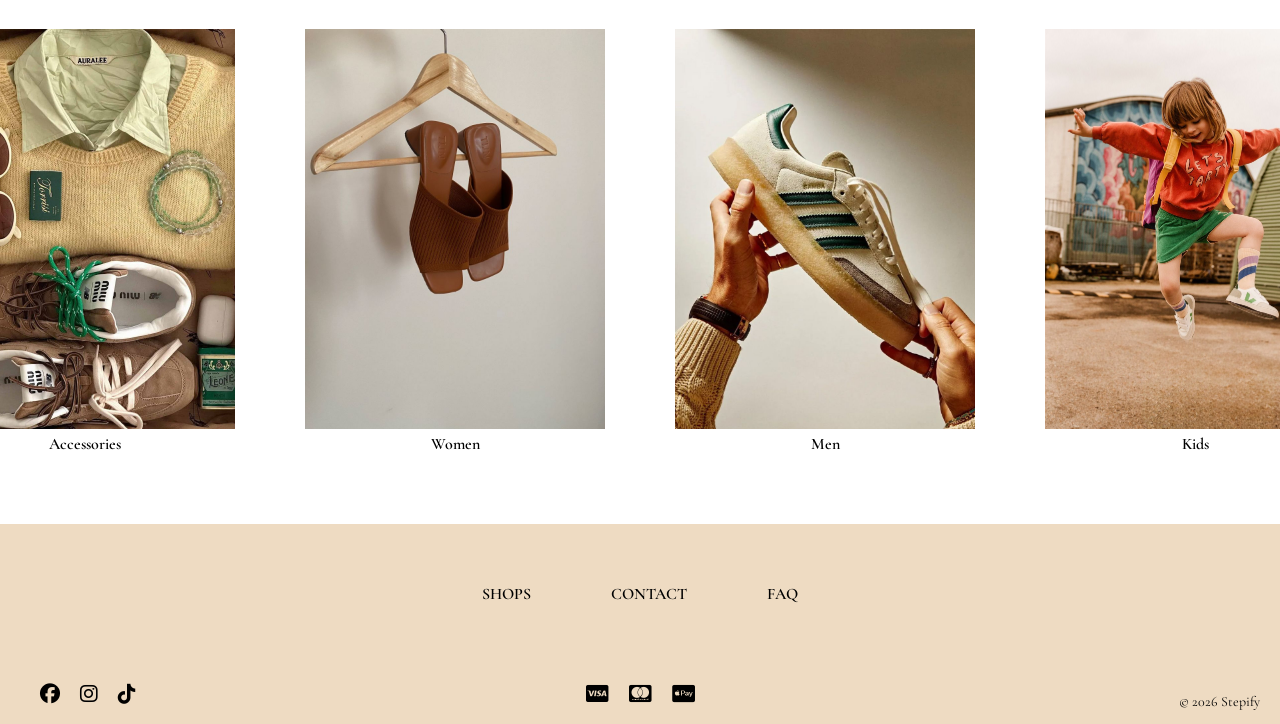
==== commit 58a95246: "Homepage" ====
--- a/index.html
+++ b/index.html
@@ -1,223 +1,266 @@
 <!DOCTYPE html>
 <html lang="en">
-
 <head>
-    <meta charset="UTF-8">
-    <meta name="viewport" content="width=device-width, initial-scale=1.0">
-    <title>Document</title>
-    <link rel="stylesheet" href="styles.css">
-    <link rel="preconnect" href="https://fonts.googleapis.com">
-    <link rel="preconnect" href="https://fonts.gstatic.com" crossorigin>
-    <link
-        href="https://fonts.googleapis.com/css2?family=Cormorant+Garamond:ital,wght@0,300..700;1,300..700&family=Funnel+Sans:ital,wght@0,300..800;1,300..800&family=Red+Hat+Text:ital,wght@0,300..700;1,300..700&display=swap"
-        rel="stylesheet">
-    <link rel="preconnect" href="https://fonts.googleapis.com">
-    <link rel="preconnect" href="https://fonts.gstatic.com" crossorigin>
-    <link rel="stylesheet"
-        href="https://fonts.googleapis.com/css2?family=Material+Symbols+Outlined:opsz,wght,FILL,GRAD@20..48,100..700,0..1,-50..200" />
-    <link rel="stylesheet" href="https://cdnjs.cloudflare.com/ajax/libs/font-awesome/6.5.1/css/all.min.css" />
+  <meta charset="UTF-8">
+  <title>Stepify</title>
+  <link rel="stylesheet" href="style.css">
+  <link rel="stylesheet" href="https://cdnjs.cloudflare.com/ajax/libs/font-awesome/6.5.0/css/all.min.css">
+  <link rel="stylesheet" href="https://fonts.googleapis.com/css2?family=Material+Symbols+Outlined" />
+  <link rel="preconnect" href="https://fonts.googleapis.com">
+  <link rel="preconnect" href="https://fonts.gstatic.com" crossorigin>
+  <link href="https://fonts.googleapis.com/css2?family=Cormorant+Garamond:ital,wght@0,300..700;1,300..700&family=Inter:ital,opsz,wght@0,14..32,100..900;1,14..32,100..900&display=swap" rel="stylesheet">
 </head>
 
 <body>
-    <header>
-        <h1 class="cormorant-garamond-regular">Stepify</h1>
-
-        <nav class="cormorant-garamond-regular">
-            <a href="#">MEN</a>
-            <a href="#">WOMEN</a>
-            <a href="#">KIDS</a>
-            <a href="#">ABOUT US</a>
-        </nav>
-
-        <div class="icons">
-            <i class="fa-solid fa-magnifying-glass"></i>
-            <i class="fa-regular fa-user"></i>
-            <i class="fa-regular fa-heart"></i>
-            <i class="fa-solid fa-basket-shopping"></i>
-        </div>
-    </header>
-
-    <main class="product">
-        <div class="product-images">
-            <div class="thumbnails">
-                <img
-                    src="https://img01.ztat.net/article/spp-media-p1/7572cad58f394473860650ec2e7b450a/9d4f2eafbe0a4998b30089770918a65f.jpg?imwidth=1800">
-                <img
-                    src="https://img01.ztat.net/article/spp-media-p1/97f8d19dfef649259bbc3748172f0ffa/1ea65bc336e94dc3a1768b7ccb50a980.jpg?imwidth=1800">
-                <img
-                    src="https://img01.ztat.net/article/spp-media-p1/1c05d79506614ef6af56d773b5d4cbbe/59a150e846b343c5a549434b4f0b4dc0.jpg?imwidth=1800">
-                <img
-                    src="https://img01.ztat.net/article/spp-media-p1/92eb75788d5f4f3281ad73486d0dba83/64184a443b6b426a929c448a5298bfaa.jpg?imwidth=1800&filter=packshot">
-            </div>
-            <div class="main-image">
-                <img
-                    src="https://img01.ztat.net/article/spp-media-p1/92eb75788d5f4f3281ad73486d0dba83/64184a443b6b426a929c448a5298bfaa.jpg?imwidth=1800&filter=packshot">
-            </div>
-
-        </div>
-
-        <div class="product-info">
-            <h1>Nike P-6000</h1>
-            <p class="description">
-                Inspired by the 2006 Nike Air Pegasus, the Nike P-6000 brings you a blend of iconic style that is
-                breathable, comfortable, and reminiscent of the early 2000s.
-            </p>
-            <p class="price">1 499 kr</p>
-            <p class="size">Size (EU)</p>
-            <div class="size-btn">
-                <button>38</button>
-                <button>39</button>
-                <button>40</button>
-                <button>41</button>
-                <button>42</button>
-                <button>43</button>
-            </div>
-            <div class="actions">
-                <button class="buy-btn">Add to cart</button>
-                <span class="material-symbols-outlined" id="favourite">favorite</span>
-            </div>
-
-            <div class="dropdowns">
-                <div>
-                    <button class="dropdown-btn" onclick="toggleDropdown(this)">
-                        Materials and care
-                        <span class="material-symbols-outlined">expand_more</span>
-                    </button>
-                    <div class="dropdown-content">
-                        <p>Outer material: Imitation leather/textile</p>
-                        <p>Lining: Textile</p>
-                        <p>Insole: Textile</p>
-                        <p>Sole: Plastic</p>
-                        <p>Lining thickness: Thin lining</p>
-                        <p>Fabric: Thin Lining</p>
-                    </div>
-                </div>
-
-                <div>
-                    <button class="dropdown-btn" onclick="toggleDropdown(this)">
-                        Product information
-                        <span class="material-symbols-outlined">expand_more</span>
-                    </button>
-                    <div class="dropdown-content">
-                        <p>Sport: Running</p>
-                        <p>Weather: Rain</p>
-                        <p>Toe: Round</p>
-                        <p>Heel/Sole: Flat</p>
-                        <p>Closure: Lace-up</p>
-                        <p>Function: Breathable</p>
-                        <p>Outsole: Abrasion resistant</p>
-                    </div>
-                </div>
-
-                <div>
-                    <button class="dropdown-btn" onclick="toggleDropdown(this)">
-                        Fit etc.
-                        <span class="material-symbols-outlined">expand_more</span>
-                    </button>
-                    <div class="dropdown-content">
-                        <p>Shoe width: Normal</p>
-                        <p>Heel height: 4cm in size 44</p>
-                        <p>Heel height: Low</p>
-                    </div>
-                </div>
-
-                <div>
-                    <button class="dropdown-btn" onclick="toggleDropdown(this)">
-                        Shipping and Returns
-                        <span class="material-symbols-outlined">expand_more</span>
-                    </button>
-                    <div class="dropdown-content">
-                        <p>Delivery time: Usually between 2-5 working days</p>
-                        <p>Free shipping on orders over 1000 SEK</p>
-                        <p>30-day open purchase</p>
-                    </div>
-
-                </div>
-            </div>
-        </div>
-    </main>
-
-    <div>
-        <h2 class="recommendations-title">You may also like</h2>
-        <div class="recommendations">
-
-            <div class="recommendations-product">
-                <img
-                    src="https://img01.ztat.net/article/spp-media-p1/bee37527f48e463fa7b4baac0810c03e/84701937429b4d1b905179c91a487273.jpg?imwidth=300">
-                <p class="product-title">Bershka</p>
-                <p>Derby - Lace-Up Ankle Boots</p>
-                <p>499 KR</p>
-            </div>
-
-            <div class="recommendations-product">
-                <img
-                    src="https://img01.ztat.net/article/spp-media-p1/2b1ec13f5bd34331b9b69f2a4e5cc702/c1909df93018408cb2c9a0dc4dd249c3.jpg?imwidth=300&filter=packshot">
-                <p class="product-title">Camper</p>
-                <p>Wagon - Lace-Up Ankle Boots</p>
-                <p>1 995 KR</p>
-            </div>
-
-            <div class="recommendations-product">
-                <img
-                    src="https://img01.ztat.net/article/spp-media-p1/82a4aa1670394653ae0df113eca0a1d5/636d16ee2b8b4d6c887db8dc624f68c4.jpg?imwidth=300&filter=packshot">
-                <p class="product-title">Birkenstock</p>
-                <p>Arizona BF Regular UNISEX</p>
-                <p>1 495 KR</p>
-            </div>
-
-            <div class="recommendations-product">
-                <img
-                    src="https://img01.ztat.net/article/spp-media-p1/4c350947ad603161a16ed51209e11537/bf8072f272d84f1bbfefd3136f73cb0b.jpg?imwidth=300&filter=packshot">
-                <p class="product-title">Dr. Martens</p>
-                <p>Temara - Slip-ins</p>
-                <p>1 995 KR</p>
-            </div>
-
-            <div class="recommendations-product">
-                <img
-                    src="https://img01.ztat.net/article/spp-media-p1/534612b4050b4056afba0d6da58648ce/2b882953a8574583a66728ecb436cc65.jpg?imwidth=300&filter=packshot">
-                <p class="product-title">Nike SB</p>
-                <p>SB Force 58 Premium</p>
-                <p>999 KR</p>
-            </div>
-
-            <div class="recommendations-product">
-                <img
-                    src="https://img01.ztat.net/article/spp-media-p1/a08ec27e1adb4bfdacf5f38f6c187742/a89db74fc5384c148eac8b33a0ab7a1a.jpg?imwidth=300&filter=packshot">
-                <p class="product-title">Puma</p>
-                <p>Club II Era UNISEX</p>
-                <p>799 KR</p>
-            </div>
-        </div>
-    </div>
-
-    <footer>
-        <div class="footer-links">
-            <a href="#">SHOPS</a>
-            <a href="#">CONTACT</a>
-            <a href="#">FAQ</a>
-        </div>
-
-        <div class="footer-payments">
-            <i class="fa-brands fa-cc-visa"></i>
-            <i class="fa-brands fa-cc-mastercard"></i>
-            <i class="fa-brands fa-cc-apple-pay"></i>
-        </div>
-
-        <!-- vänster hörn -->
-        <div class="socialmedia">
-            <i class="fa-brands fa-facebook"></i>
-            <i class="fa-brands fa-instagram"></i>
-            <i class="fa-brands fa-tiktok"></i>
-        </div>
-
-        <!-- höger hörn -->
-        <div class="footer-copy">
-            <p>© 2026 Stepify</p>
-        </div>
-
-    </footer>
-    <script src="main.js"></script>
+  <header>
+    <h1 class="cormorant-garamond-regular">
+      <a href="index.html">Stepify</a>
+    </h1>
+
+    <nav class="cormorant-garamond-regular">
+      <a href="men.html">MEN</a>
+      <a href="women.html">WOMEN</a>
+      <a href="kids.html">KIDS</a>
+      <a href="about.html">ABOUT US</a>
+    </nav>
+
+    <div class="icons">
+      <div class="search-wrap">
+        <a href="#" class="search-icon">
+          <i class="fa-solid fa-magnifying-glass"></i>
+        </a>
+        <div class="search-dropdown" hidden>
+          <input type="text" class="search-input" placeholder="Search..." />
+        </div>
+      </div>
+
+      <a href="account.html"><i class="fa-regular fa-user"></i></a>
+
+      <a href="favorites.html" class="header-favorites">
+        <i class="fa-regular fa-heart"></i>
+        <span class="favorites-count">0</span>
+      </a>
+
+      <a href="cart.html"><i class="fa-solid fa-basket-shopping"></i></a>
+    </div>
+  </header>
+
+  <section class="frontpic">
+    <img src="images/frontpic.jpg" alt="Stepify shoes" class="frontpic-image">
+    <h2 class="frontpic-text">NEW COLLECTION</h2>
+  </section>
+
+  <section class="womenshoes">
+    <h2 class="section-title">For her</h2>
+
+    <div class="products">
+      <div class="shoe-item" data-id="women-1" data-name="Tammy Loafers" data-price="1999 kr" data-image="images/shoe10.jpg">
+        <button class="favorite-btn" type="button">
+          <i class="fa-regular fa-heart"></i>
+        </button>
+        <img src="images/shoe10.jpg" alt="Shoes for her" class="shoe-image">
+        <div class="shoe-row">
+          <p class="shoe-name">Tammy Loafers</p>
+          <p class="shoe-price">1999 kr</p>
+        </div>
+        <p class="shoe-material">Brown Suede</p>
+      </div>
+
+      <div class="shoe-item" data-id="women-2" data-name="Stella Slip-in" data-price="1499 kr" data-image="images/shoe4.jpg">
+        <button class="favorite-btn" type="button">
+          <i class="fa-regular fa-heart"></i>
+        </button>
+        <img src="images/shoe4.jpg" alt="Shoes for her" class="shoe-image">
+        <div class="shoe-row">
+          <p class="shoe-name">Stella Slip-in</p>
+          <p class="shoe-price">1499 kr</p>
+        </div>
+        <p class="shoe-material">Gray Suede</p>
+      </div>
+
+      <div class="shoe-item" data-id="women-3" data-name="Molino Sneakers" data-price="1999 kr" data-image="images/shoe7.jpg">
+        <button class="favorite-btn" type="button">
+          <i class="fa-regular fa-heart"></i>
+        </button>
+        <img src="images/shoe7.jpg" alt="Shoes for her" class="shoe-image">
+        <div class="shoe-row">
+          <p class="shoe-name">Molino Sneakers</p>
+          <p class="shoe-price">1999 kr</p>
+        </div>
+        <p class="shoe-material">Leather</p>
+      </div>
+
+      <div class="shoe-item" data-id="women-4" data-name="Campo Sneakers" data-price="2399 kr" data-image="images/shoe8.jpg">
+        <button class="favorite-btn" type="button">
+          <i class="fa-regular fa-heart"></i>
+        </button>
+        <img src="images/shoe8.jpg" alt="Shoes for her" class="shoe-image">
+        <div class="shoe-row">
+          <p class="shoe-name">Campo Sneakers</p>
+          <p class="shoe-price">2399 kr</p>
+        </div>
+        <p class="shoe-material">Navy Suede</p>
+      </div>
+
+      <div class="shoe-item" data-id="women-5" data-name="Bueno Sandals" data-price="999 kr" data-image="images/shoe9.jpg">
+        <button class="favorite-btn" type="button">
+          <i class="fa-regular fa-heart"></i>
+        </button>
+        <img src="images/shoe9.jpg" alt="Shoes for her" class="shoe-image">
+        <div class="shoe-row">
+          <p class="shoe-name">Bueno Sandals</p>
+          <p class="shoe-price">999 kr</p>
+        </div>
+        <p class="shoe-material">Red Leather</p>
+      </div>
+
+      <div class="shoe-item" data-id="women-6" data-name="Marron Loafers" data-price="1299 kr" data-image="images/shoe1.jpg">
+        <button class="favorite-btn" type="button">
+          <i class="fa-regular fa-heart"></i>
+        </button>
+        <img src="images/shoe1.jpg" alt="Shoes for her" class="shoe-image">
+        <div class="shoe-row">
+          <p class="shoe-name">Marron Loafers</p>
+          <p class="shoe-price">1299 kr</p>
+        </div>
+        <p class="shoe-material">Brown Leather</p>
+      </div>
+    </div>
+  </section>
+
+  <section class="secondpic">
+    <img src="images/menshoe1.jpg" alt="Stepify shoes" class="secondpic-image">
+    <h2 class="secondpic-text">It doesn't need to be stylish - but it is</h2>
+  </section>
+
+  <section class="menshoes">
+    <h2 class="section-title">For him</h2>
+
+    <div class="products">
+      <div class="shoe-item" data-id="men-1" data-name="Terry Loafers" data-price="1999 kr" data-image="images/menshoe2.jpg">
+        <button class="favorite-btn" type="button">
+          <i class="fa-regular fa-heart"></i>
+        </button>
+        <img src="images/menshoe2.jpg" alt="Shoes for him" class="shoe-image">
+        <div class="shoe-row">
+          <p class="shoe-name">Terry Loafers</p>
+          <p class="shoe-price">1999 kr</p>
+        </div>
+        <p class="shoe-material">Brown Suede</p>
+      </div>
+
+      <div class="shoe-item" data-id="men-2" data-name="Cameron Loafers" data-price="1499 kr" data-image="images/menshoe8.jpg">
+        <button class="favorite-btn" type="button">
+          <i class="fa-regular fa-heart"></i>
+        </button>
+        <img src="images/menshoe8.jpg" alt="Shoes for him" class="shoe-image">
+        <div class="shoe-row">
+          <p class="shoe-name">Cameron Loafers</p>
+          <p class="shoe-price">1499 kr</p>
+        </div>
+        <p class="shoe-material">Nude Suede</p>
+      </div>
+
+      <div class="shoe-item" data-id="men-3" data-name="Anderson Sneakers Green" data-price="1999 kr" data-image="images/menshoe3.jpg">
+        <button class="favorite-btn" type="button">
+          <i class="fa-regular fa-heart"></i>
+        </button>
+        <img src="images/menshoe3.jpg" alt="Shoes for him" class="shoe-image">
+        <div class="shoe-row">
+          <p class="shoe-name">Anderson Sneakers</p>
+          <p class="shoe-price">1999 kr</p>
+        </div>
+        <p class="shoe-material">Green Suede</p>
+      </div>
+
+      <div class="shoe-item" data-id="men-4" data-name="Anderson Sneakers Navy" data-price="1999 kr" data-image="images/menshoe4.jpg">
+        <button class="favorite-btn" type="button">
+          <i class="fa-regular fa-heart"></i>
+        </button>
+        <img src="images/menshoe4.jpg" alt="Shoes for him" class="shoe-image">
+        <div class="shoe-row">
+          <p class="shoe-name">Anderson Sneakers</p>
+          <p class="shoe-price">1999 kr</p>
+        </div>
+        <p class="shoe-material">Navy Suede</p>
+      </div>
+
+      <div class="shoe-item" data-id="men-5" data-name="Sony Sneakers" data-price="2599 kr" data-image="images/menshoe6.jpg">
+        <button class="favorite-btn" type="button">
+          <i class="fa-regular fa-heart"></i>
+        </button>
+        <img src="images/menshoe6.jpg" alt="Shoes for him" class="shoe-image">
+        <div class="shoe-row">
+          <p class="shoe-name">Sony Sneakers</p>
+          <p class="shoe-price">2599 kr</p>
+        </div>
+        <p class="shoe-material">Black Leather</p>
+      </div>
+
+      <div class="shoe-item" data-id="men-6" data-name="Brandon Boots" data-price="2999 kr" data-image="images/menshoe7.jpg">
+        <button class="favorite-btn" type="button">
+          <i class="fa-regular fa-heart"></i>
+        </button>
+        <img src="images/menshoe7.jpg" alt="Shoes for him" class="shoe-image">
+        <div class="shoe-row">
+          <p class="shoe-name">Brandon Boots</p>
+          <p class="shoe-price">2999 kr</p>
+        </div>
+        <p class="shoe-material">Black Suede</p>
+      </div>
+    </div>
+  </section>
+
+  <section class="newarrivals">
+    <h2 class="section-title">New Arrivals</h2>
+
+    <div class="newarrivals-grid">
+      <div class="new-item">
+        <img src="images/newarrivals1.jpg" alt="New Arrivals" class="new-arrivals-image">
+        <a href="#" class="new-link">Accessories</a>
+      </div>
+
+      <div class="new-item">
+        <img src="images/newarrivals2.jpg" alt="New Arrivals" class="new-arrivals-image">
+        <a href="#" class="new-link">Women</a>
+      </div>
+
+      <div class="new-item">
+        <img src="images/newarrivals3.jpg" alt="New Arrivals" class="new-arrivals-image">
+        <a href="#" class="new-link">Men</a>
+      </div>
+
+      <div class="new-item">
+        <img src="images/newarrivals4.jpg" alt="New Arrivals" class="new-arrivals-image">
+        <a href="#" class="new-link">Kids</a>
+      </div>
+    </div>
+  </section>
+
+  <footer>
+    <div class="footer-links">
+      <a href="#">SHOPS</a>
+      <a href="#">CONTACT</a>
+      <a href="#">FAQ</a>
+    </div>
+
+    <div class="footer-payments">
+      <i class="fa-brands fa-cc-visa"></i>
+      <i class="fa-brands fa-cc-mastercard"></i>
+      <i class="fa-brands fa-cc-apple-pay"></i>
+    </div>
+
+    <div class="socialmedia">
+      <i class="fa-brands fa-facebook"></i>
+      <i class="fa-brands fa-instagram"></i>
+      <i class="fa-brands fa-tiktok"></i>
+    </div>
+
+    <div class="footer-copy">
+      <p>© 2026 Stepify</p>
+    </div>
+  </footer>
+
+  <script src="main.js"></script>
 </body>
-
-</html>+</html>
--- a/style.css
+++ b/style.css
@@ -0,0 +1,373 @@
+/* ===== RESET (bra vana) ===== */
+body {
+  margin: 0;
+  padding: 0;
+}
+
+/* ===== HEADER LAYOUT ===== */
+header {
+  background-color:  rgb(238, 219, 194);
+  display: flex;
+  justify-content: space-between;
+  align-items: center;
+  padding: 20px 40px;
+  position: sticky;
+  top: 0;
+  z-index: 1000;
+}
+
+.header-favorites {
+  position: relative;
+  color: black;
+  text-decoration: none;
+}
+
+.favorites-count {
+  position: absolute;
+  top: -16px;
+  right: -10px;
+  background: black;
+  color: white;
+  font-size: 10px;
+  border-radius: 50%;
+  min-width: 16px;
+  height: 16px;
+  display: none;
+  align-items: center;
+  justify-content: center;
+  padding: 2px;
+}
+
+/* ===== LOGO ===== */
+.cormorant-garamond-regular {
+  font-family: "Cormorant Garamond";
+  font-optical-sizing: auto;
+  font-weight: 600;
+  font-style: normal;
+  font-size: 32px;
+  letter-spacing: 2px;
+  margin: 0;
+ 
+}
+
+.cormorant-garamond-regular a {
+  color: black;
+  text-decoration: none;
+}
+
+/* ===== NAVIGATION ===== */
+.cormorant-garamond-regular {
+  font-family: "Cormorant Garamond";
+}
+
+nav {
+  display: flex;
+  gap: 30px;
+}
+
+nav a {
+  text-decoration: none;
+  color: black;
+  font-size: 16px;
+  font-weight: 600;
+}
+
+/* ===== ICONS ===== */
+.icons {
+  display: flex;
+  gap: 20px;
+  font-family: "Cormorant Garamond";
+  font-size: 8px;
+  font-weight: 100;
+  font-style: normal;
+  align-items: center;
+}
+
+.icons i {
+  font-size: 16px;
+  cursor: pointer;
+  opacity: 0.8;
+  color: black;
+}
+
+.search-wrap {
+
+  position: relative;
+  display: inline-block;
+
+}
+.search-icon {
+  color: black;
+  text-decoration: none;
+}
+
+.search-dropdown {
+  position: absolute;
+  top: 55px;      /* hamnar under ikonen */
+  right: auto;;
+  left: -85px;       /* justerar mot ikonens högra kant */
+  background: rgb(238, 219, 194);
+  border: 1px solid #ccc;
+  padding: 0;
+  border-radius: 20px;
+  box-shadow: 0 4px 10px rgba(0, 0, 0, 0.1);
+  z-index: 2000;
+  
+}
+
+.search-input {
+  width: 220px;
+  padding: 8px 10px;
+  border: 1px solid #ccc;
+  border-radius: 20px;
+  outline: none;
+}
+
+
+/* ===== FRONTPIC ===== */
+.frontpic {
+  position: relative;
+}
+
+.frontpic-image {           /* <-- ÄNDRAD från .Frontpic-image */
+  width: 100%;
+  height: 700px;
+  object-fit: cover;
+}
+
+.frontpic-text {
+  position: absolute;
+  top: 32%;
+  left: 50%;
+  transform: translate(-50%, -50%);
+  color: rgb(255, 255, 255);
+  font-size: 80px;
+}
+
+/* ===== SECTION TITLE (h2) ===== */
+.section-title {
+  display: flex;
+  justify-content: space-between;
+  padding: 0 50px;
+  font-family: "Cormorant Garamond";
+}
+
+section {
+  margin-bottom: 60px;
+  scroll-margin-top: 120px;
+}
+
+/* ===== SHOES (bilder) ===== */
+.shoe-image {               /* <-- nu bara för IMG */
+  width: 200px;
+  height: auto;
+  object-fit: cover;
+  display: block;
+  margin: 10px 0 2px 0;
+}
+.shoe-item {
+
+  display: inline-block;
+  text-align: left;   /* ändra från center till left */
+  margin: 10px;
+  font-family: "Cormorant Garamond";
+  font-size: 15px;
+  font-weight: 600;
+  position: relative;
+
+}
+
+.shoe-item {
+  position: relative;
+}
+
+.favorite-btn {
+  position: absolute;
+  top: 15px;
+  right: 15px;
+  background: white;
+  border: none;
+  border-radius: 50%;
+  width: 34px;
+  height: 34px;
+  cursor: pointer;
+  box-shadow: 0 2px 8px rgba(0, 0, 0, 0.15);
+}
+
+.favorite-btn i {
+  color: black;
+  font-size: 16px;
+}
+
+.favorite-btn.active i {
+  font-weight: 900;
+}
+
+.products {
+  display: flex;
+  justify-content: space-between; 
+  flex-wrap: wrap;
+  padding: 0 40px; /* ger lite luft från kanterna */
+}
+
+/* RAD med namn och pris */
+.shoe-row {
+
+  display: flex;
+  justify-content: space-between;
+  margin: 2px 0px 0px 0px;
+
+
+}
+
+.shoe-name {
+
+  margin: 0;
+
+}
+
+.shoe-price {
+
+  margin: 0;
+
+}
+
+/* text under */
+.shoe-material {
+
+  margin-top: 2px;
+
+}
+
+.secondpic{
+  height: 600px;
+  overflow: hidden;   /* klipp-ramen */
+  position: relative;
+}
+
+.secondpic-image{
+  width: 100%;
+  height: auto;
+  display: block;
+  margin-top: -350px; /* klipper bara uppifrån (justera px) */
+}
+.secondpic-text {
+  position: absolute;
+  top: 20%;
+  left: 50%;
+  transform: translate(-50%, -50%);
+  color: white;
+  font-size: 60px;
+  text-align: center;
+  width: 90%;
+}
+
+.menshoes-title {
+  font-family: "Cormorant Garamond";
+  margin: 40px 40px 0px 40px;
+}
+
+.new-arrivals-title {
+  font-family: "Cormorant Garamond";
+  text-align: left;
+  margin: 40px 40px 0px 40px;
+}
+
+.newarrivals-grid{
+  display: grid;
+  grid-template-columns: repeat(4, auto);
+  justify-content: center;
+  gap: 50px;   /* mer space mellan bilder */
+  margin-top: 20px;
+}
+
+.newarrivals {
+
+  text-align: center;
+
+}
+
+.new-arrivals-image {
+
+  width: 300px;
+  height: 400px;
+  object-fit: cover;
+  display: block;
+  margin: 0 auto;
+
+}
+
+.new-item {
+  display: inline-block;
+  margin: 10px;
+  text-align: center;
+}
+
+.new-link {
+  display: block;
+  margin-top: 5px;
+  text-decoration: none;
+  color: black;
+  font-family: "Cormorant Garamond";
+  font-weight: 600;
+  font-size: 16px;
+}
+
+/* ===== FOOTER (container) ===== */
+footer {
+  background-color: rgb(238, 219, 194);
+  padding: 60px 40px 120px 40px; /* top right bottom left */
+  font-family: "Cormorant Garamond";
+  width: 100%;
+  box-sizing: border-box;
+  position: relative; /* behövs för .footer-right absolute */
+}
+
+/* ===== LINKS (centered) ===== */
+.footer-links {
+  display: flex;
+  justify-content: center;
+  gap: 80px;
+  font-weight: 600;
+}
+
+/* ===== PAYMENTS (centered) ===== */
+.footer-payments {
+  position: absolute;
+  bottom: 20px;
+  left: 50%;
+  transform: translateX(-50%);
+  display: flex;
+  justify-content: center;
+  gap: 20px;
+  margin-top: 15px;
+  font-size: 20px;
+}
+
+/* höger nere */
+.footer-copy {
+  position: absolute;
+  bottom: 0px;
+  right: 20px;
+  text-decoration: none;
+  color: black;
+  font-size: 14px;
+ 
+}
+
+/* social icons  */
+.socialmedia {
+  position: absolute;
+  bottom: 20px;
+  left: 40px;
+  display: flex;
+  gap: 20px;
+  font-size: 20px;
+}
+
+/* ===== LINKS STYLE ===== */
+footer a {
+  text-decoration: none;
+  color: black;
+  font-size: 16px;
+}
